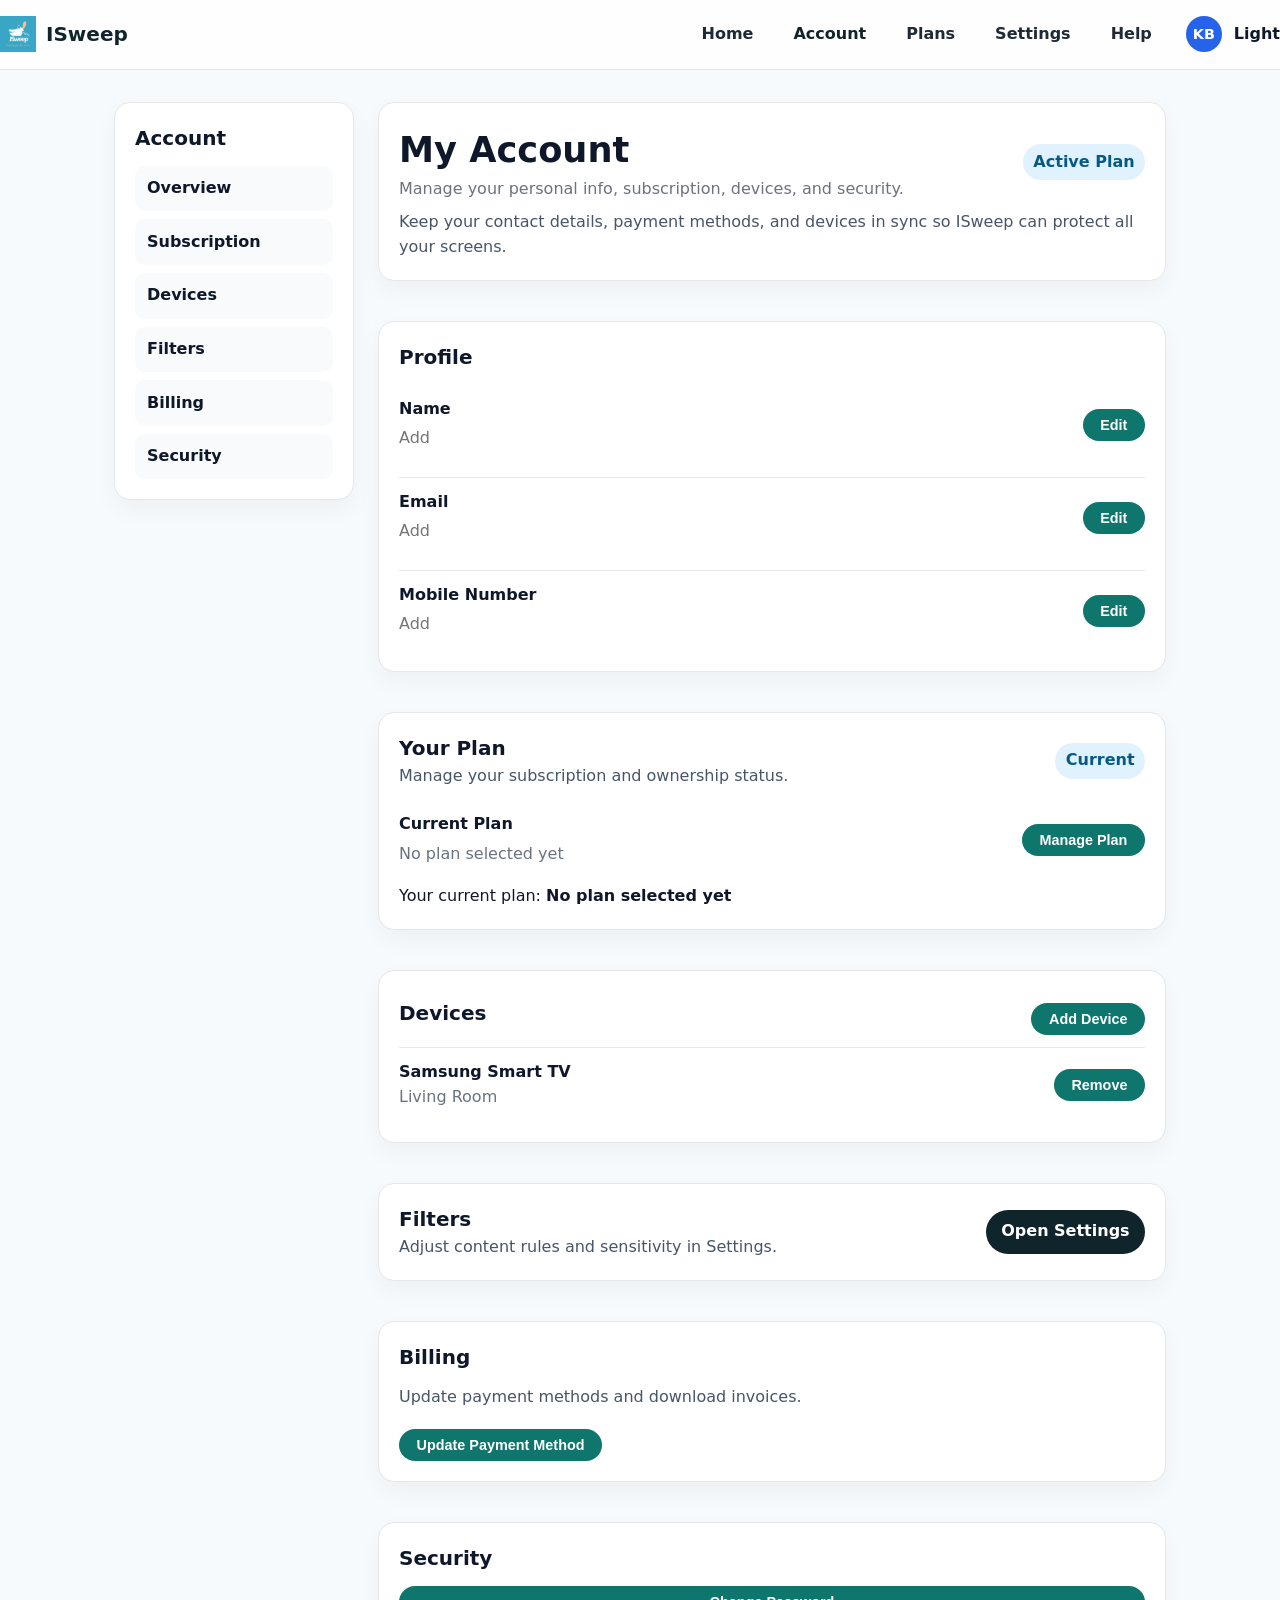
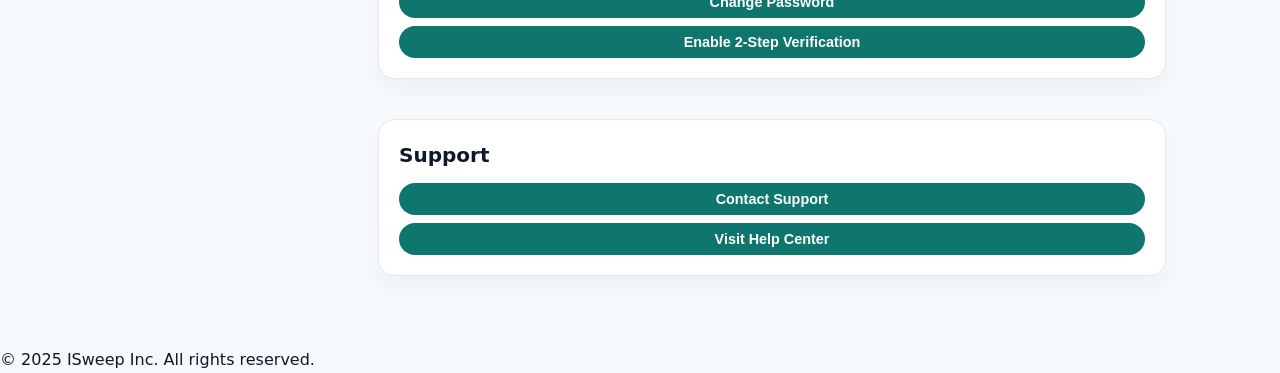
==== docs/Account.html @ fb0e2436 "update" ====
<!DOCTYPE html>
<html lang="en">
<head>
  <meta charset="UTF-8" />
  <meta name="viewport" content="width=device-width, initial-scale=1.0" />
  <title>Account | ISweep</title>

  <!-- Styles -->
  <link rel="stylesheet" href="styles/site-plan.css" />

  <!-- Global JS for theme + plan selection -->
  <script src="main.js" defer></script>
</head>

<body>
  <header class="site-header">
    <div class="header-inner">
      <div class="logo-box">
        <img src="images/ISweep.png" alt="ISweep logo" />
        <strong class="brand">ISweep</strong>
      </div>

      <nav class="main-nav">
        <a href="index.html">Home</a>
        <a href="Account.html" class="active">Account</a>
        <a href="Plans.html">Plans</a>
        <a href="Settings.html">Settings</a>
        <a href="Help.html">Help</a>
      </nav>

      <!-- Profile dropdown replaces the old theme toggle so users get account and display controls in one place. -->
      <div class="profile-menu" style="position: relative;"> <!-- This wrapper anchors the dropdown to the avatar without changing the header grid. -->
        <details class="user-menu" style="position: relative;"> <!-- This details element provides a native toggle so no extra JS is needed for open/close. -->
          <summary class="user-trigger" style="display: flex; align-items: center; gap: 0.75rem; cursor: pointer; list-style: none;"> <!-- This summary shows the avatar chip and current mode label to make the control feel SaaS-like. -->
            <span class="avatar-chip" style="width: 36px; height: 36px; border-radius: 999px; background: #2563eb; color: #fff; display: inline-flex; align-items: center; justify-content: center; font-weight: 700; font-size: 0.9rem;">KB</span> <!-- This avatar chip adds a professional profile affordance without altering the palette. -->
            <span id="themeModeLabel" style="font-weight: 600;">Light</span> <!-- This label mirrors the active display mode so users know which theme is applied. -->
          </summary>
          <div class="user-menu-panel" style="position: absolute; right: 0; top: calc(100% + 10px); background: #ffffff; border: 1px solid #e5e7eb; border-radius: 12px; box-shadow: 0 12px 30px rgba(0,0,0,0.14); padding: 12px; min-width: 210px; z-index: 30;"> <!-- This panel holds profile links and theme options while staying aligned to the right edge. -->
            <a href="Account.html" style="display: block; padding: 8px 10px; border-radius: 8px; text-decoration: none; color: inherit;">Account</a> <!-- This link keeps quick access to the account dashboard inside the menu. -->
            <a href="Settings.html" style="display: block; padding: 8px 10px; border-radius: 8px; text-decoration: none; color: inherit;">Preferences</a> <!-- This link routes to settings without needing a dedicated header button. -->
            <div style="padding: 8px 10px; border-radius: 8px; background: #f8fafc; margin: 6px 0;"> <!-- This block groups display choices to mirror SaaS dropdown organization. -->
              <p style="margin: 0 0 6px 0; font-weight: 700;">Display</p> <!-- This label clarifies the three buttons set the display mode. -->
              <button type="button" data-theme-option="light" style="display: block; width: 100%; text-align: left; padding: 6px 8px; border: 1px solid #e5e7eb; border-radius: 8px; margin-bottom: 6px; background: #ffffff;">Light</button> <!-- This option applies light mode through the shared JS theme handler. -->
              <button type="button" data-theme-option="dark" style="display: block; width: 100%; text-align: left; padding: 6px 8px; border: 1px solid #e5e7eb; border-radius: 8px; margin-bottom: 6px; background: #ffffff;">Dark</button> <!-- This option triggers dark mode without changing the token palette. -->
              <button type="button" data-theme-option="system" style="display: block; width: 100%; text-align: left; padding: 6px 8px; border: 1px solid #e5e7eb; border-radius: 8px; background: #ffffff;">System</button> <!-- This option follows the OS preference so users can stay in sync with their device. -->
            </div>
            <a href="#" style="display: block; padding: 8px 10px; border-radius: 8px; text-decoration: none; color: inherit;">Log Out</a> <!-- This placeholder logout keeps the dropdown consistent with SaaS menus. -->
          </div>
        </details>
      </div>
    </div>
  </header>

  <main class="account-page container" style="display: grid; grid-template-columns: 240px 1fr; gap: 1.5rem; align-items: start;"> <!-- This grid creates a sidebar + content layout to give the page a SaaS dashboard feel without changing the color system. -->
    <aside class="card" style="padding: 1.25rem; position: sticky; top: 1rem; align-self: start;"> <!-- This sidebar card holds the dashboard navigation and stays visible as users scroll. -->
      <h2 style="margin-top: 0; margin-bottom: 0.75rem;">Account</h2> <!-- This heading labels the sidebar navigation clearly. -->
      <nav class="stacked-nav" style="display: grid; gap: 0.5rem;"> <!-- This nav lists account sections to mimic a control panel. -->
        <a href="#overview" style="padding: 0.65rem 0.75rem; border-radius: 10px; background: #f8fafc; text-decoration: none; color: inherit; font-weight: 600;">Overview</a> <!-- This link jumps to the overview card to orient the user. -->
        <a href="#subscription" style="padding: 0.65rem 0.75rem; border-radius: 10px; background: #f8fafc; text-decoration: none; color: inherit; font-weight: 600;">Subscription</a> <!-- This link jumps to the subscription card for quick plan access. -->
        <a href="#devices" style="padding: 0.65rem 0.75rem; border-radius: 10px; background: #f8fafc; text-decoration: none; color: inherit; font-weight: 600;">Devices</a> <!-- This link jumps to the devices card to manage hardware. -->
        <a href="#filters" style="padding: 0.65rem 0.75rem; border-radius: 10px; background: #f8fafc; text-decoration: none; color: inherit; font-weight: 600;">Filters</a> <!-- This link jumps to filter preferences to mirror a control center feel. -->
        <a href="#billing" style="padding: 0.65rem 0.75rem; border-radius: 10px; background: #f8fafc; text-decoration: none; color: inherit; font-weight: 600;">Billing</a> <!-- This link jumps to billing for quick payment updates. -->
        <a href="#security" style="padding: 0.65rem 0.75rem; border-radius: 10px; background: #f8fafc; text-decoration: none; color: inherit; font-weight: 600;">Security</a> <!-- This link jumps to security controls like password and 2FA. -->
      </nav>
    </aside>

    <section style="display: grid; gap: 1rem;"> <!-- This column stacks the main cards to keep the layout clean and scannable. -->
      <header id="overview" class="card" style="padding: 1.25rem; display: grid; gap: 0.5rem;"> <!-- This top card summarizes the account state for quick at-a-glance info. -->
        <div style="display: flex; align-items: center; justify-content: space-between; gap: 1rem;"> <!-- This row aligns the title and plan badge. -->
          <div>
            <h1 style="margin: 0;">My Account</h1> <!-- This heading labels the page context. -->
            <p class="subtitle" style="margin: 0;">Manage your personal info, subscription, devices, and security.</p> <!-- This subtitle reinforces the dashboard scope. -->
          </div>
          <span style="padding: 0.35rem 0.65rem; border-radius: 999px; background: #e0f2fe; color: #075985; font-weight: 700;">Active Plan</span> <!-- This badge highlights the plan state to make status obvious. -->
        </div>
        <p style="margin: 0; color: #475569;">Keep your contact details, payment methods, and devices in sync so ISweep can protect all your screens.</p> <!-- This supporting line sets a professional tone without changing colors. -->
      </header>

      <section id="profile" class="card" style="padding: 1.25rem;"> <!-- This card groups profile fields in a tidy stack. -->
        <h2 style="margin-top: 0;">Profile</h2> <!-- This heading labels the profile details. -->
        <form class="profile-form" style="display: grid; gap: 0.75rem;"> <!-- This grid spaces the form rows for readability. -->
          <div class="item-row" style="display: grid; grid-template-columns: 1fr auto; gap: 0.75rem; align-items: center;"> <!-- This row aligns the name field and action button. -->
            <label style="display: block;"> <!-- This label wraps the name input for accessibility. -->
              <strong>Name</strong>
              <input
                class="profile-input"
                type="text"
                name="fullName"
                placeholder="Add"
                required
              />
            </label>
            <button type="submit">Edit</button> <!-- This button keeps inline editing affordance. -->
          </div>

          <div class="item-row" style="display: grid; grid-template-columns: 1fr auto; gap: 0.75rem; align-items: center;"> <!-- This row aligns the email field and action button. -->
            <label style="display: block;">
              <strong>Email</strong>
              <input
                class="profile-input"
                type="email"
                name="email"
                placeholder="Add"
                required
              />
            </label>
            <button type="submit">Edit</button> <!-- This button retains the edit flow for email. -->
          </div>

          <div class="item-row" style="display: grid; grid-template-columns: 1fr auto; gap: 0.75rem; align-items: center;"> <!-- This row aligns the phone field and action button. -->
            <label style="display: block;">
              <strong>Mobile Number</strong>
              <input
                class="profile-input"
                type="tel"
                name="phone"
                placeholder="Add"
                required
                pattern="[0-9]{10}"
              />
            </label>
            <button type="submit">Edit</button> <!-- This button supports inline phone updates. -->
          </div>
        </form>
      </section>

      <section id="subscription" class="card" style="padding: 1.25rem;"> <!-- This card summarizes the plan and actions. -->
        <div style="display: flex; align-items: center; justify-content: space-between; gap: 1rem;"> <!-- This row aligns plan label with actions. -->
          <div>
            <h2 style="margin: 0;">Your Plan</h2> <!-- This heading labels the plan section. -->
            <p style="margin: 0; color: #475569;">Manage your subscription and ownership status.</p> <!-- This subtitle clarifies the card purpose. -->
          </div>
          <span style="padding: 0.35rem 0.65rem; border-radius: 999px; background: #e0f2fe; color: #075985; font-weight: 700;">Current</span> <!-- This badge reinforces that the plan shown is active. -->
        </div>
        <form class="profile-form" style="margin-top: 0.75rem; display: grid; gap: 0.75rem;">
          <div class="item-row" style="display: grid; grid-template-columns: 1fr auto; gap: 0.75rem; align-items: center;"> <!-- This row keeps the plan field and action aligned. -->
            <label style="display: block;">
              <strong>Current Plan</strong>
              <input 
                class="profile-input"
                type="text"
                name="plan"
                placeholder="No plan selected yet"
                readonly
              />
            </label>
            <button type="submit">Manage Plan</button> <!-- This button links to plan management flow. -->
          </div>
        </form>
        <p style="margin: 0.25rem 0 0 0;">Your current plan: <strong id="current-plan-display"></strong></p> <!-- This line reflects the synced plan label from storage. -->
      </section>

      <section id="devices" class="card" style="padding: 1.25rem;"> <!-- This card holds device management actions. -->
        <div style="display: flex; align-items: center; justify-content: space-between; gap: 1rem;"> <!-- This row balances the heading and CTA. -->
          <h2 style="margin: 0;">Devices</h2> <!-- This heading labels the device list. -->
          <button class="secondary-btn">Add Device</button> <!-- This button stays as the primary device CTA. -->
        </div>
        <div class="item-row" style="display: grid; grid-template-columns: 1fr auto; gap: 0.75rem; align-items: center; margin-top: 0.75rem;"> <!-- This row formats the sample device entry. -->
          <div>
            <strong>Samsung Smart TV</strong>
            <p style="margin: 0;">Living Room</p>
          </div>
          <button>Remove</button> <!-- This button keeps device removal affordance. -->
        </div>
      </section>

      <section id="filters" class="card" style="padding: 1.25rem;"> <!-- This card references filter settings from the dashboard context. -->
        <div style="display: flex; align-items: center; justify-content: space-between; gap: 1rem;"> <!-- This row aligns heading and action. -->
          <div>
            <h2 style="margin: 0;">Filters</h2> <!-- This heading points to filtering controls. -->
            <p style="margin: 0; color: #475569;">Adjust content rules and sensitivity in Settings.</p> <!-- This note guides users to the detailed control center. -->
          </div>
          <a href="Settings.html" class="btn btn-primary" style="padding: 0.55rem 0.9rem;">Open Settings</a> <!-- This button jumps to the dedicated filtering page to keep flows intact. -->
        </div>
      </section>

      <section id="billing" class="card" style="padding: 1.25rem;"> <!-- This card groups billing actions. -->
        <h2 style="margin-top: 0;">Billing</h2> <!-- This heading labels the billing card. -->
        <p style="margin: 0 0 0.5rem 0; color: #475569;">Update payment methods and download invoices.</p> <!-- This note clarifies what belongs here. -->
        <button class="secondary-btn">Update Payment Method</button> <!-- This button mirrors the existing payment update CTA. -->
      </section>

      <section id="security" class="card" style="padding: 1.25rem;"> <!-- This card collects security-related actions. -->
        <h2 style="margin-top: 0;">Security</h2> <!-- This heading labels the security area. -->
        <div style="display: grid; gap: 0.5rem;"> <!-- This grid stacks the security actions neatly. -->
          <button>Change Password</button> <!-- This button keeps password change available. -->
          <button>Enable 2-Step Verification</button> <!-- This button keeps 2FA accessible. -->
        </div>
      </section>

      <section id="support" class="card" style="padding: 1.25rem;"> <!-- This card retains support shortcuts. -->
        <h2 style="margin-top: 0;">Support</h2> <!-- This heading labels support options. -->
        <div style="display: grid; gap: 0.5rem;"> <!-- This grid spaces the support actions for clarity. -->
          <button>Contact Support</button> <!-- This button keeps contact support visible. -->
          <button>Visit Help Center</button> <!-- This button keeps help resources accessible. -->
        </div>
      </section>
    </section>
  </main>

  <footer>
    <p>&copy; 2025 ISweep Inc. All rights reserved.</p>
  </footer>
</body>
</html>
---- docs/styles/site-plan.css ----
/* ================================
   ISweep — Polished marketing UI
   ================================ */

/* ---- Home page/ Nav ---- */
:root{
  --bg: #f7fafc;
  --text: #0f172a;
  --muted:#475569;

  --brand-1:#a2cbd7;     /* light turquoise */
  --brand-2:#10252b;     /* deep teal (headings) */
  --brand-3:#7fdcf0;     /* accent aqua */
  --brand-orange:#dc9645;/* accent */
  --card:#ffffff;
  --border:#e5e7eb;
  --shadow: 0 10px 30px rgba(2,6,23,.08);

  --radius:16px;
}

.dark {
  --bg: #0f172a;
  --text: #f1f5f9;
  --muted: #94a3b8;
  --card: #1e293b;
  --border: #334155;
}

*{box-sizing:border-box}
html,body{height:100%}
body{
  margin:0;
  font-family: Inter, system-ui, -apple-system, Segoe UI, Roboto, Arial, sans-serif;
  color:var(--text);
  background:var(--bg);
  line-height:1.55;
}

/* ---- Helpers ---- */
.container{
  width:min(1200px, 92%);
  margin-inline:auto;
}
.section{padding:64px 0}
.section.alt{background:#f1f5f9}

.dark .section.alt {
  background: var(--card);
}
.section-title{
  font-size: clamp(24px, 3vw, 36px);
  color:var(--brand-2);
  margin:0 0 24px;
  letter-spacing:-.02em;
}

/* ---- Header ---- */
.site-header{
  position:sticky; top:0; z-index:100;
  background:rgba(255,255,255,.8);
  backdrop-filter: blur(8px);
  border-bottom:1px solid var(--border);
}

.dark .site-header {
  background: rgba(15, 23, 42, 0.8);
}
.header-inner{
  display:flex; align-items:center; gap:24px;
  padding:14px 0;
}
.logo-box{display:flex; align-items:center; gap:10px; text-decoration:none}
.logo-box img{height:36px; width:auto}
.logo-box .brand{font-size:20px; color:var(--brand-2)}
.main-nav{margin-left:auto; display:flex; gap:20px}
.main-nav a{
  text-decoration:none; color:#1f2937; font-weight:600;
  padding:8px 10px; border-radius:10px;
}
.main-nav a:hover{background:#eef2f7}
.main-nav a.active{color:var(--brand-2)}

.dark .main-nav a {
  color: var(--text);
}

.dark .main-nav a:hover {
  background: var(--card);
}
.theme-toggle{
  margin-left:6px; border:1px solid var(--border); background:#fff;
  padding:8px 12px; border-radius:10px; cursor:pointer;
}

.dark .theme-toggle {
  background: var(--card);
  color: var(--text);
}

/* ---- Hero ---- */
.hero{
  /* subtle gradient similar to inspiration */
  background: radial-gradient(80% 120% at 0% 0%, #dff5fb 0%, #ffffff 45%) ;
  padding: 56px 0 24px;
  border-bottom:1px solid var(--border);
}

.dark .hero {
  background: radial-gradient(80% 120% at 0% 0%, #1e293b 0%, #0f172a 45%);
  border-bottom:1px solid var(--border);
}
.hero-inner{
  display:grid;
  grid-template-columns: 1.2fr 1fr;
  gap:40px; align-items:center;
}
.hero-copy h1{
  font-size: clamp(34px, 6vw, 64px);
  line-height:1.05; letter-spacing:-.02em; margin:0 0 12px;
  color:var(--brand-2);
}
.lead{font-size: clamp(16px, 2.2vw, 20px); color:var(--muted); margin:0 0 20px}
.cta-row{display:flex; gap:12px; margin:10px 0 24px}
.btn{
  display:inline-block; padding:12px 18px; border-radius:999px;
  text-decoration:none; font-weight:700; border:1px solid transparent;
}
.btn-primary{background:var(--brand-2); color:#fff}
.btn-primary:hover{filter:brightness(1.05)}
.btn-ghost{background:#fff; color:var(--brand-2); border-color:var(--border)}
.btn-ghost:hover{background:#f3f4f6}

/* Hero visual */
.hero-visual img{
  width:100%; height:auto; border-radius:var(--radius);
  box-shadow: var(--shadow);
  background:#fff; object-fit:cover;
}

/* ---- Icon Strip (uniform size, one line, no borders) ---- */
.icon-strip{
  display:flex; flex-wrap:wrap; gap:16px; align-items:center;
  padding:10px 0 0;
}
.icon-strip img{
  width:64px; height:64px; object-fit:contain; display:block;
  filter: drop-shadow(0 1px 0 rgba(0,0,0,.04));
}

/* ---- Steps (cards) ---- */
.steps-grid{
  list-style:none; padding:0; margin:24px 0 0;
  display:grid; gap:18px;
  grid-template-columns: repeat(4, minmax(0,1fr));
}
.step-card{
  background:var(--card); border:1px solid var(--border);
  border-radius:16px; padding:18px 16px; box-shadow: var(--shadow);
}
.step-card h4{margin:0 0 6px; color:var(--brand-2); font-size:18px}
.step-card p{margin:0; color:var(--muted)}

/* ---- Footer ---- */
.site-footer{
  padding:36px 0; border-top:1px solid var(--border);
  background:#fff; color:#334155;
}

/* ---- Dark mode ---- */
body.dark{
  --bg:#0b1220; --text:#e5e7eb; --muted:#94a3b8;
  --card:#0f172a; --border:#1f2937;
  --brand-2:#c7f4ff;
  background:var(--bg); color:var(--text);
}
body.dark .site-header{background:rgba(15,23,42,.7)}
body.dark .main-nav a{color:#cbd5e1}
body.dark .main-nav a:hover{background:#111827}
body.dark .btn-ghost{background:transparent; color:#c7f4ff; border-color:#334155}
body.dark .section.alt{background:#0a1020}
body.dark .step-card{background:#0f172a; border-color:#1f2937}

/* ---- Responsive ---- */
@media (max-width: 980px){
  .hero-inner{grid-template-columns: 1fr; gap:22px}
  .hero-visual{order:-1}
  .steps-grid{grid-template-columns: 1fr 1fr}
}
@media (max-width: 600px){
  .steps-grid{grid-template-columns: 1fr}
  .icon-strip img{width:56px; height:56px}
}
/* underline effect */
.main-nav a {
  position: relative; /* allows absolute positioning of the line */
  text-decoration: none;
  color: #1f2937;
  font-weight: 600;
  padding: 8px 10px;
  border-radius: 10px;
  transition: color 0.3s ease;
}

/* invisible line by default */
.main-nav a::after {
  content: "";
  position: absolute;
  bottom: 4px; /* how far from text bottom */
  left: 10px;  /* matches your side padding */
  width: calc(100% - 20px);
  height: 2px; /* line thickness */
  background-color: var(--brand-2);
  transform: scaleX(0);
  transform-origin: left;
  transition: transform 0.25s ease;
}

/* reveal on hover */
.main-nav a:hover::after,
.main-nav a:focus-visible::after {
  transform: scaleX(1);
}

/* keep background hover if you want both */
.main-nav a:hover {
  background: #eef2f7;
}
/*<----Account page>*\
/*********************************************
 * ACCOUNT PAGE LAYOUT + STYLING
 * These styles only affect the Account page
 *********************************************/
 

/* Main wrapper for the Account page content */
.account-page {
  max-width: 1100px;        /* keeps content from stretching too wide */
  margin: 2rem auto 3rem;   /* centers the content and adds space on top/bottom */
  padding: 0 1.5rem;        /* small left/right padding so text doesn’t hug the edge */
}

/* Big page title: "My Account" */
.account-page h1 {
  font-size: 2.2rem;        /* larger font for the main title */
  margin-bottom: 0.25rem;   /* tiny gap under the title */
}

/* Small description under the title */
.account-page .subtitle {
  color: #6b7280;           /* soft gray text color */
  margin-bottom: 1.5rem;    /* space between subtitle and first card */
}

/* Reusable card container for each section (Profile, Address, etc.) */
.card {
  background-color: #ffffff;      /* white card background */
  border-radius: 16px;            /* rounded corners */
  border: 1px solid #e5e7eb;      /* light gray border */
  padding: 1.25rem 1.5rem;        /* inner spacing so content isn’t cramped */
  margin-bottom: 1.5rem;          /* space between cards */
  box-shadow: 0 10px 25px rgba(15, 23, 42, 0.04);
  /* soft shadow to lift the card off the background */
}

/* Card headings, e.g., "Profile", "Address" */
.card h2 {
  font-size: 1.25rem;       /* slightly larger than normal text */
  margin-bottom: 0.75rem;   /* space between heading and first row */
}

/* A single row inside a card: label/info on the left, button on the right */
.item-row {
  display: flex;                    /* place text and button side by side */
  justify-content: space-between;   /* push them to opposite ends */
  align-items: flex-start;          /* top-align the text and button */
  gap: 1rem;                        /* small gap between text and button */
  padding: 0.75rem 0;               /* vertical padding inside the row */
  border-top: 1px solid #e5e7eb;    /* separators between rows */
}

/* Remove the top border for the first row in a card */
.item-row:first-of-type {
  border-top: none;
}

/* Bold labels like "Name", "Email", etc. */
.item-row strong {
  display: block;
  font-weight: 600;
}

/* The detail text under each label (actual email, phone number, etc.) */
.item-row p {
  margin-top: 0.2rem;       /* tiny space between label and value */
  color: #6b7280;           /* softer gray for less emphasis */
}

/* PRIMARY BUTTONS INSIDE ACCOUNT CARDS (Edit, Update, Manage Plan, etc.) */
.account-page .card button {
  border: none;                   /* remove default button border */
  border-radius: 999px;           /* pill-shaped button */
  padding: 0.5rem 1.1rem;         /* height and width of the button */
  font-size: 0.9rem;              /* slightly smaller than normal text */
  font-weight: 600;               /* bold text for buttons */
  cursor: pointer;                /* pointer cursor on hover */
  background-color: #0f766e;      /* teal green background */
  color: #ffffff;                 /* white text */
  transition: background-color 0.15s ease, transform 0.15s ease;
  /* smooth hover animation */
}

/* Hover effect for the primary buttons */
.account-page .card button:hover {
  background-color: #115e59;      /* slightly darker teal on hover */
  transform: translateY(-1px);    /* tiny “lift” on hover */
}

/* SECONDARY BUTTON STYLE (like "Add Device") */
.secondary-btn {
  margin-top: 0.75rem;            /* space above this button */
  background-color: #e5f0ff;      /* pale blue background */
  color: #1d4ed8;                 /* blue text */
}

/* Hover style for secondary button */
.secondary-btn:hover {
  background-color: #d0e2ff;
}

/* ---------- DARK MODE TWEAKS FOR ACCOUNT PAGE ---------- */

/* Dark mode for cards */
.dark .card {
  background-color: #020617;      /* very dark background for cards */
  border-color: #1f2937;          /* darker border */
  box-shadow: 0 10px 25px rgba(0, 0, 0, 0.5);
}

/* Dark mode text colors inside cards */
.dark .card h2,
.dark .card strong {
  color: #e5e7eb;                 /* light gray/white text */
}

.dark .card p,
.dark .subtitle {
  color: #9ca3af;                 /* softer gray text in dark mode */
}

/* Dark mode button colors (keep them readable on dark bg) */
.dark .account-page .card button {
  background-color: #22c55e;      /* bright green button in dark mode */
  color: #022c22;
}

.dark .account-page .card button:hover {
  background-color: #16a34a;
}

/* ---------- MOBILE RESPONSIVE ADJUSTMENTS ---------- */

/* On narrow screens, stack the row vertically so the button goes under the text */
@media (max-width: 600px) {
  .item-row {
    flex-direction: column;       /* stack text and button */
    align-items: flex-start;      /* align everything to the left */
  }

  .account-page .card button {
    margin-top: 0.5rem;           /* space between text and the button */
  }
}
/* PROFILE FORM INPUTS – look like normal text, but still real inputs */
.profile-form input.profile-input {
  border: none;              /* no visible box around input */
  background: transparent;   /* see the card background */
  padding: 0.1rem 0;         
  margin-top: 0.2rem;        /* small space under the label */
  font: inherit;             /* same font as rest of text */
  color: #6b7280;            /* same gray used for "Add" text */
  width: 100%;               /* fill the line nicely */
}

/* Focus style so keyboard users still see where they are */
.profile-form input.profile-input:focus {
  outline: 2px solid #0f766e;    /* teal focus ring */
  border-radius: 4px;
  background-color: #f9fafb;     /* very light background when editing */
}

.dark .profile-form input.profile-input:focus {
  background-color: #1f2937;     /* dark background when editing */
}
/*plans*/
/* styles/plans.css — optional polish, pure CSS only */
:root{
  --ring: 0 0 0 4px rgba(37,99,235,.25);
}
.dark :root{
  --ring: 0 0 0 4px rgba(96,165,250,.25);
}

/* optional card hover lift */
#pricing .shadow{
  transition: transform .2s ease, box-shadow .2s ease;
}
#pricing .shadow:hover{
  transform: translateY(-4px);
  box-shadow: 0 16px 40px rgba(2,6,23,.12);
}

/* focus ring helper for links/buttons if you ever need it */
#pricing a:focus-visible{
  outline: none;
  box-shadow: var(--ring);
  border-radius: .5rem;
}
/* "Most Popular" badge styling */
#pricing .rounded-full {
  letter-spacing: 0.03em;
}
#pricing .shadow {
  position: relative;
}
/* Help page*\
/*********************************************
 * HELP PAGE STYLING
 *********************************************/

/* Two-column layout inside the Contact Us card */
.help-contact-grid {
  display: grid;
  grid-template-columns: minmax(0, 1.5fr) minmax(0, 1fr);
  gap: 2rem;
}

/* Simple list style for help and troubleshooting */
.help-list {
  list-style: disc;
  padding-left: 1.25rem;
  margin-top: 0.5rem;
}

.help-list li {
  margin-bottom: 0.4rem;
}

/* FAQ details styling */
.faq-item {
  border-top: 1px solid #e5e7eb;
  padding: 0.6rem 0;
}

.faq-item:first-of-type {
  border-top: none;
}

.faq-item summary {
  cursor: pointer;
  font-weight: 600;
}

.faq-item p {
  margin-top: 0.35rem;
  color: #6b7280;
}

/* Contact form field column inside item-row */
.help-form-fields {
  display: flex;
  flex-direction: column;
  gap: 0.75rem;
}

/* Make select + textarea match your existing input look */
.help-form-fields select,
.help-form-fields textarea {
  width: 100%;
  padding: 0.4rem 0.6rem;
  border-radius: 6px;
  border: 1px solid #d1d5db;
  font: inherit;
}

/*********************************************
 * FLOATING CHAT WIDGET
 *********************************************/

.chat-toggle {
  position: fixed;
  right: 1.5rem;
  bottom: 1.5rem;
  z-index: 40;
  border: none;
  border-radius: 999px;
  padding: 0.6rem 1.1rem;
  font-weight: 600;
  cursor: pointer;
  background-color: #0f766e;
  color: white;
  box-shadow: 0 10px 20px rgba(15, 23, 42, 0.35);
}

.chat-widget {
  position: fixed;
  right: 1.5rem;
  bottom: 4.5rem;
  width: 300px;
  max-height: 420px;
  background-color: #ffffff;
  border-radius: 16px;
  box-shadow: 0 18px 45px rgba(15, 23, 42, 0.35);
  display: none; /* hidden by default */
  flex-direction: column;
  overflow: hidden;
  z-index: 50;
}

.chat-widget.open {
  display: flex;
}

.chat-header {
  display: flex;
  justify-content: space-between;
  align-items: center;
  padding: 0.6rem 0.9rem;
  background-color: #0f766e;
  color: #ffffff;
  font-weight: 600;
}

.chat-close {
  border: none;
  background: transparent;
  color: #ffffff;
  font-size: 1.1rem;
  cursor: pointer;
}

.chat-body {
  padding: 0.6rem 0.9rem;
  flex: 1;
  display: flex;
  flex-direction: column;
  gap: 0.4rem;
}

.chat-log {
  flex: 1;
  overflow-y: auto;
  padding-right: 0.2rem;
  margin-top: 0.3rem;
}

/* Chat messages */
.chat-message {
  padding: 0.35rem 0.55rem;
  border-radius: 10px;
  font-size: 0.85rem;
  line-height: 1.3;
}

.chat-message.bot {
  background-color: #e5f3ff;
  align-self: flex-start;
}

.chat-message.user {
  background-color: #0f766e;
  color: white;
  align-self: flex-end;
}

.chat-input-row {
  display: flex;
  border-top: 1px solid #e5e7eb;
}

.chat-input-row input {
  flex: 1;
  border: none;
  padding: 0.4rem 0.6rem;
  font: inherit;
}

.chat-input-row button {
  border: none;
  padding: 0.4rem 0.8rem;
  cursor: pointer;
  background-color: #0f766e;
  color: #ffffff;
  font-weight: 600;
}

/* Dark mode tweaks */
body.dark-mode .chat-widget {
  background-color: #020617;
  color: #e5e7eb;
}

body.dark-mode .chat-body {
  background-color: #020617;
}

body.dark-mode .chat-message.bot {
  background-color: #1e293b;
}

body.dark-mode .chat-input-row {
  border-top-color: #1f2937;
}

body.dark-mode .chat-input-row input {
  background-color: #020617;
  color: #e5e7eb;
}

/* Mobile: make grid stack and chat slightly smaller */
@media (max-width: 600px) {
  .help-contact-grid {
    grid-template-columns: minmax(0, 1fr);
  }

  .chat-widget {
    right: 0.8rem;
    bottom: 4rem;
    width: 260px;
  }

  .chat-toggle {
    right: 0.8rem;
    bottom: 1rem;
  }
}
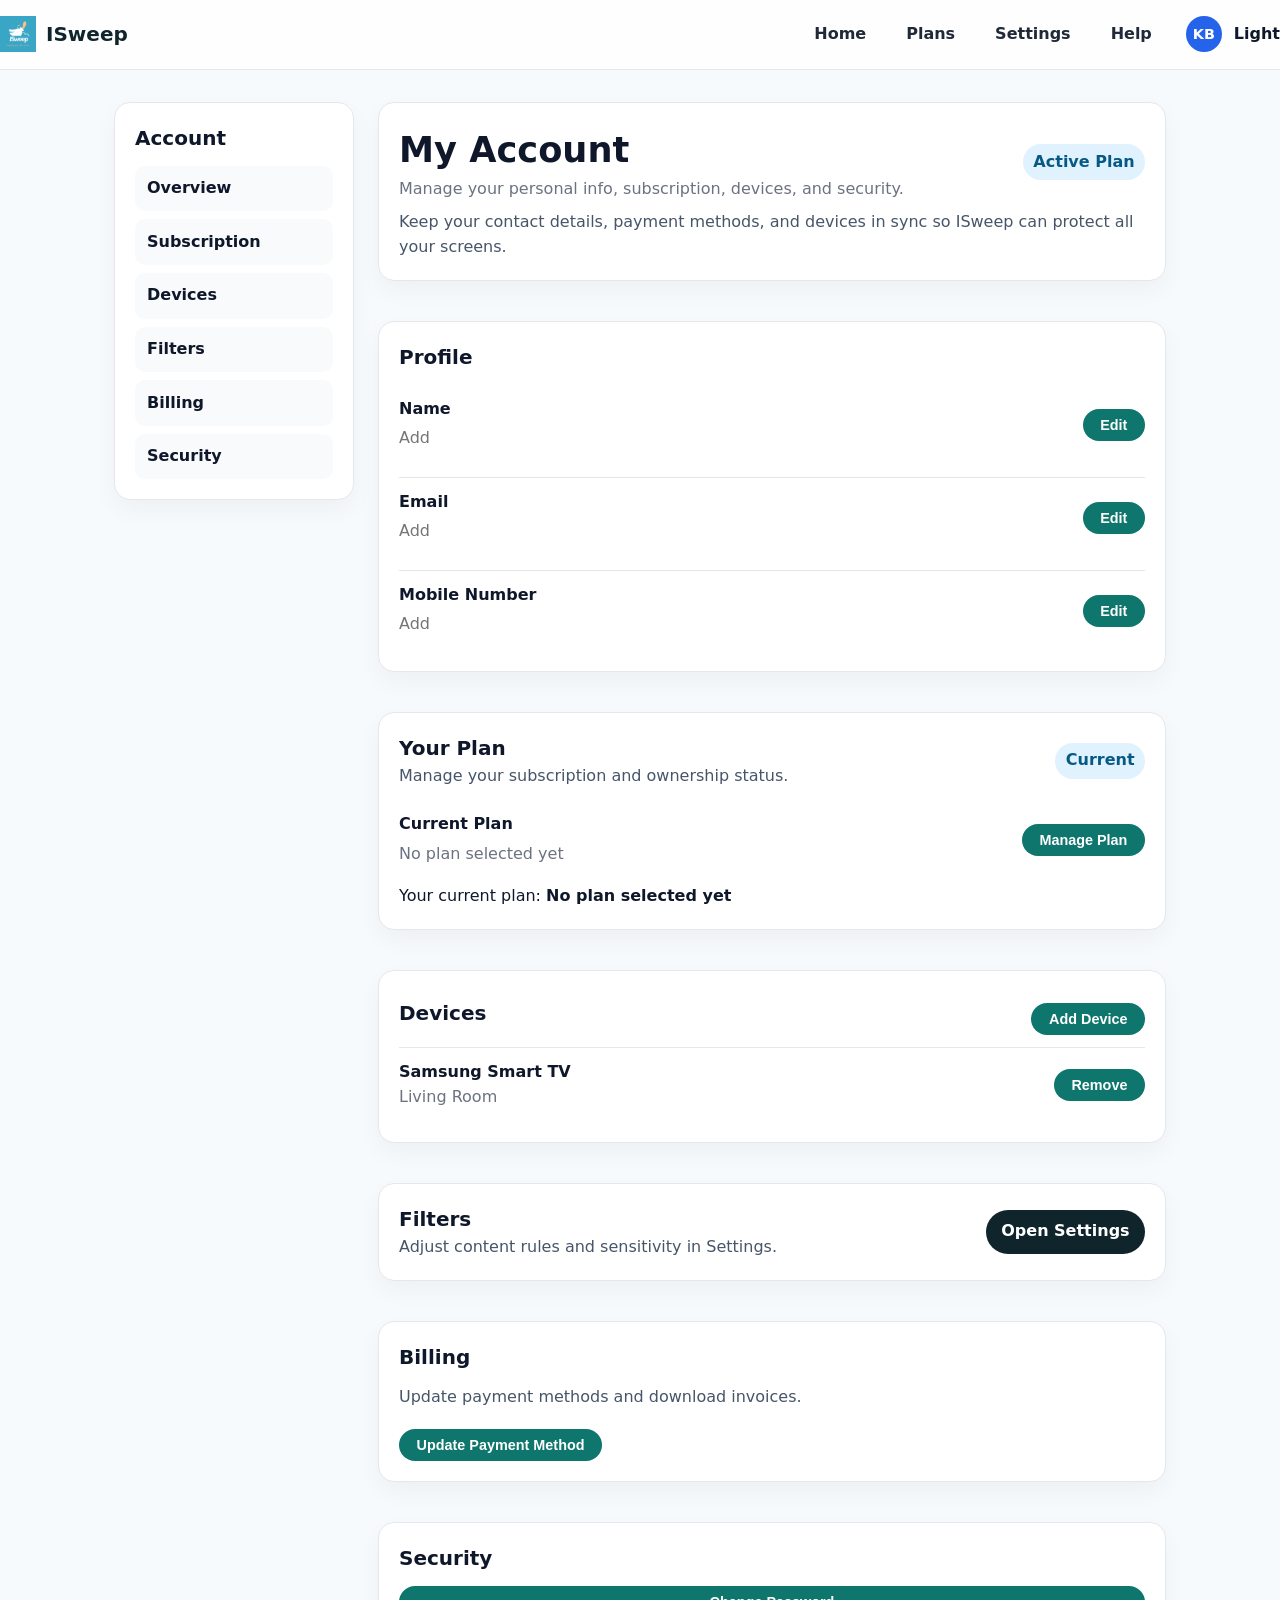
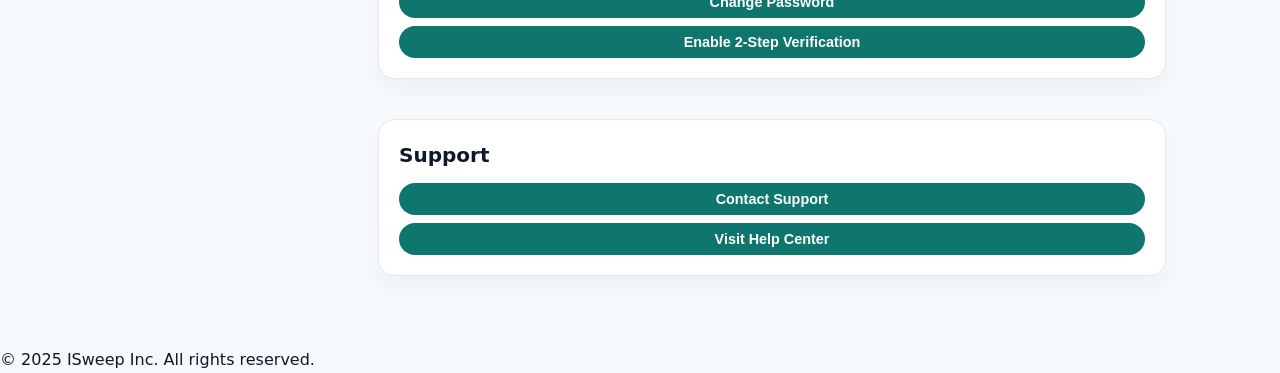
==== commit 3b495b54: "update" ====
--- a/docs/Account.html
+++ b/docs/Account.html
@@ -22,29 +22,38 @@
 
       <nav class="main-nav">
         <a href="index.html">Home</a>
-        <a href="Account.html" class="active">Account</a>
         <a href="Plans.html">Plans</a>
         <a href="Settings.html">Settings</a>
         <a href="Help.html">Help</a>
       </nav>
 
-      <!-- Profile dropdown replaces the old theme toggle so users get account and display controls in one place. -->
-      <div class="profile-menu" style="position: relative;"> <!-- This wrapper anchors the dropdown to the avatar without changing the header grid. -->
-        <details class="user-menu" style="position: relative;"> <!-- This details element provides a native toggle so no extra JS is needed for open/close. -->
-          <summary class="user-trigger" style="display: flex; align-items: center; gap: 0.75rem; cursor: pointer; list-style: none;"> <!-- This summary shows the avatar chip and current mode label to make the control feel SaaS-like. -->
-            <span class="avatar-chip" style="width: 36px; height: 36px; border-radius: 999px; background: #2563eb; color: #fff; display: inline-flex; align-items: center; justify-content: center; font-weight: 700; font-size: 0.9rem;">KB</span> <!-- This avatar chip adds a professional profile affordance without altering the palette. -->
-            <span id="themeModeLabel" style="font-weight: 600;">Light</span> <!-- This label mirrors the active display mode so users know which theme is applied. -->
+      <!-- Profile dropdown now holds auth actions and display options since the Account nav link is removed. -->
+      <div class="profile-menu" style="position: relative;"> <!-- This wrapper anchors the dropdown panel to the avatar spot without altering the header grid. -->
+        <details class="user-menu" style="position: relative;"> <!-- This details element provides native open/close behavior so no extra JS is needed for toggling. -->
+          <summary class="user-trigger" style="display: flex; align-items: center; gap: 0.75rem; cursor: pointer; list-style: none;"> <!-- This summary shows the avatar chip and current display mode for a SaaS-like affordance. -->
+            <span class="avatar-chip" data-avatar-chip style="width: 36px; height: 36px; border-radius: 999px; background: #2563eb; color: #fff; display: inline-flex; align-items: center; justify-content: center; font-weight: 700; font-size: 0.9rem;">KB</span> <!-- This avatar chip provides a professional profile handle while keeping the existing palette. -->
+            <span id="themeModeLabel" style="font-weight: 600;">Light</span> <!-- This label mirrors the active display mode so users see the current state. -->
           </summary>
-          <div class="user-menu-panel" style="position: absolute; right: 0; top: calc(100% + 10px); background: #ffffff; border: 1px solid #e5e7eb; border-radius: 12px; box-shadow: 0 12px 30px rgba(0,0,0,0.14); padding: 12px; min-width: 210px; z-index: 30;"> <!-- This panel holds profile links and theme options while staying aligned to the right edge. -->
-            <a href="Account.html" style="display: block; padding: 8px 10px; border-radius: 8px; text-decoration: none; color: inherit;">Account</a> <!-- This link keeps quick access to the account dashboard inside the menu. -->
-            <a href="Settings.html" style="display: block; padding: 8px 10px; border-radius: 8px; text-decoration: none; color: inherit;">Preferences</a> <!-- This link routes to settings without needing a dedicated header button. -->
-            <div style="padding: 8px 10px; border-radius: 8px; background: #f8fafc; margin: 6px 0;"> <!-- This block groups display choices to mirror SaaS dropdown organization. -->
-              <p style="margin: 0 0 6px 0; font-weight: 700;">Display</p> <!-- This label clarifies the three buttons set the display mode. -->
-              <button type="button" data-theme-option="light" style="display: block; width: 100%; text-align: left; padding: 6px 8px; border: 1px solid #e5e7eb; border-radius: 8px; margin-bottom: 6px; background: #ffffff;">Light</button> <!-- This option applies light mode through the shared JS theme handler. -->
-              <button type="button" data-theme-option="dark" style="display: block; width: 100%; text-align: left; padding: 6px 8px; border: 1px solid #e5e7eb; border-radius: 8px; margin-bottom: 6px; background: #ffffff;">Dark</button> <!-- This option triggers dark mode without changing the token palette. -->
-              <button type="button" data-theme-option="system" style="display: block; width: 100%; text-align: left; padding: 6px 8px; border: 1px solid #e5e7eb; border-radius: 8px; background: #ffffff;">System</button> <!-- This option follows the OS preference so users can stay in sync with their device. -->
+          <div class="user-menu-panel" style="position: absolute; right: 0; top: calc(100% + 10px); background: #ffffff; border: 1px solid #e5e7eb; border-radius: 12px; box-shadow: 0 12px 30px rgba(0,0,0,0.14); padding: 12px; min-width: 230px; z-index: 30;"> <!-- This panel holds auth links and theme options in one place. -->
+            <div data-auth-signed-out style="display: grid; gap: 6px;"> <!-- This block shows when signed out so users can authenticate. -->
+              <button type="button" data-open-auth="signin" style="display: block; width: 100%; text-align: left; padding: 8px 10px; border-radius: 8px; border: 1px solid #e5e7eb; background: #ffffff;">Sign In</button> <!-- This button opens the modal in sign-in mode for existing users. -->
+              <button type="button" data-open-auth="create" style="display: block; width: 100%; text-align: left; padding: 8px 10px; border-radius: 8px; border: 1px solid #e5e7eb; background: #ffffff;">Create Account</button> <!-- This button opens the modal in create-account mode for new users. -->
             </div>
-            <a href="#" style="display: block; padding: 8px 10px; border-radius: 8px; text-decoration: none; color: inherit;">Log Out</a> <!-- This placeholder logout keeps the dropdown consistent with SaaS menus. -->
+            <div data-auth-signed-in style="display: none; margin-top: 6px; gap: 8px;"> <!-- This block shows when signed in to expose account actions. -->
+              <div style="padding: 6px 10px; border-radius: 8px; background: #f8fafc; display: grid; gap: 2px;"> <!-- This sub-block surfaces who is signed in. -->
+                <strong class="account-name">Welcome back</strong> <!-- This name is filled from auth state. -->
+                <span class="account-email" style="font-size: 0.9rem; color: #475569;">Signed in</span> <!-- This email is filled from auth state. -->
+              </div>
+              <button type="button" data-open-auth="account" style="display: block; width: 100%; text-align: left; padding: 8px 10px; border-radius: 8px; border: 1px solid #e5e7eb; background: #ffffff;">Account</button> <!-- This button opens the modal to view account details instead of a separate page. -->
+              <a href="Settings.html" style="display: block; padding: 8px 10px; border-radius: 8px; text-decoration: none; color: inherit;">Preferences</a> <!-- This link routes to Settings to manage preferences. -->
+              <div style="padding: 8px 10px; border-radius: 8px; background: #f8fafc; margin: 6px 0;"> <!-- This block groups display options similar to SaaS dropdowns. -->
+                <p style="margin: 0 0 6px 0; font-weight: 700;">Display</p> <!-- This label clarifies the theme controls. -->
+                <button type="button" data-theme-option="light" style="display: block; width: 100%; text-align: left; padding: 6px 8px; border: 1px solid #e5e7eb; border-radius: 8px; margin-bottom: 6px; background: #ffffff;">Light</button> <!-- This option applies light mode via the shared handler. -->
+                <button type="button" data-theme-option="dark" style="display: block; width: 100%; text-align: left; padding: 6px 8px; border: 1px solid #e5e7eb; border-radius: 8px; margin-bottom: 6px; background: #ffffff;">Dark</button> <!-- This option switches to dark mode while keeping tokens unchanged. -->
+                <button type="button" data-theme-option="system" style="display: block; width: 100%; text-align: left; padding: 6px 8px; border: 1px solid #e5e7eb; border-radius: 8px; background: #ffffff;">System</button> <!-- This option follows the OS preference for theme. -->
+              </div>
+              <button type="button" data-logout style="display: block; width: 100%; text-align: left; padding: 8px 10px; border-radius: 8px; border: 1px solid #e5e7eb; background: #ffffff;">Log Out</button> <!-- This button clears auth state and refreshes the UI when selected. -->
+            </div>
           </div>
         </details>
       </div>
@@ -198,6 +207,61 @@
     </section>
   </main>
 
+  <!-- Auth modal hosts sign-in/create-account flows so the Account link can live inside the dropdown. -->
+  <div id="authModal" class="auth-modal" style="display:none;"> <!-- This outer wrapper provides the modal overlay container. -->
+    <div class="auth-backdrop" data-close-auth style="position: fixed; inset: 0; background: rgba(0,0,0,0.45); display: flex; align-items: center; justify-content: center; z-index: 2000;"> <!-- This backdrop darkens the page and listens for outside clicks to close. -->
+      <div class="auth-dialog" role="dialog" aria-modal="true" style="background: #ffffff; border-radius: 12px; padding: 18px; width: min(480px, 90vw); box-shadow: 0 18px 40px rgba(0,0,0,0.22); position: relative;"> <!-- This dialog holds all auth panels in a compact card. -->
+        <button type="button" class="auth-close" data-close-auth style="position: absolute; top: 10px; right: 10px; border: none; background: transparent; font-size: 1.1rem; cursor: pointer;">×</button> <!-- This close button lets users exit the modal quickly. -->
+
+        <div data-auth-panel="signin" style="display: none;"> <!-- This panel shows the sign-in form. -->
+          <h2 style="margin-top: 0;">Sign In</h2> <!-- This heading labels the sign-in mode. -->
+          <form id="signInForm" style="display: grid; gap: 0.75rem;">
+            <label style="display: grid; gap: 0.25rem;">
+              <span>Email</span>
+              <input type="email" name="email" required style="padding: 0.65rem; border: 1px solid #e5e7eb; border-radius: 10px;" />
+            </label>
+            <label style="display: grid; gap: 0.25rem;">
+              <span>Password</span>
+              <input type="password" name="password" required style="padding: 0.65rem; border: 1px solid #e5e7eb; border-radius: 10px;" />
+            </label>
+            <button type="submit" style="padding: 0.75rem; border-radius: 10px; border: none; background: #2563eb; color: #fff; font-weight: 700;">Continue</button>
+            <button type="button" data-switch-auth="create" style="padding: 0.65rem; border-radius: 10px; border: 1px solid #e5e7eb; background: #fff;">Need an account? Create one</button>
+          </form>
+        </div>
+
+        <div data-auth-panel="create" style="display: none;"> <!-- This panel shows the create-account form. -->
+          <h2 style="margin-top: 0;">Create Account</h2> <!-- This heading labels the registration mode. -->
+          <form id="createAccountForm" style="display: grid; gap: 0.75rem;">
+            <label style="display: grid; gap: 0.25rem;">
+              <span>Full Name</span>
+              <input type="text" name="name" required style="padding: 0.65rem; border: 1px solid #e5e7eb; border-radius: 10px;" />
+            </label>
+            <label style="display: grid; gap: 0.25rem;">
+              <span>Email</span>
+              <input type="email" name="email" required style="padding: 0.65rem; border: 1px solid #e5e7eb; border-radius: 10px;" />
+            </label>
+            <label style="display: grid; gap: 0.25rem;">
+              <span>Password</span>
+              <input type="password" name="password" required style="padding: 0.65rem; border: 1px solid #e5e7eb; border-radius: 10px;" />
+            </label>
+            <label style="display: grid; gap: 0.25rem;">
+              <span>Confirm Password</span>
+              <input type="password" name="confirm" required style="padding: 0.65rem; border: 1px solid #e5e7eb; border-radius: 10px;" />
+            </label>
+            <button type="submit" style="padding: 0.75rem; border-radius: 10px; border: none; background: #2563eb; color: #fff; font-weight: 700;">Create Account</button>
+            <button type="button" data-switch-auth="signin" style="padding: 0.65rem; border-radius: 10px; border: 1px solid #e5e7eb; background: #fff;">Already have an account? Sign in</button>
+          </form>
+        </div>
+
+        <div data-auth-panel="account" style="display: none;"> <!-- This panel shows a simple account summary when signed in. -->
+          <h2 style="margin-top: 0;">Account</h2> <!-- This heading labels the account view. -->
+          <p id="accountSummary" style="margin: 0 0 0.75rem 0;">Signed in user details appear here.</p> <!-- This paragraph will be populated with the user’s name/email from localStorage. -->
+          <button type="button" data-logout style="padding: 0.75rem; border-radius: 10px; border: none; background: #ef4444; color: #fff; font-weight: 700;">Log Out</button> <!-- This button signs the user out from within the modal. -->
+        </div>
+      </div>
+    </div>
+  </div>
+
   <footer>
     <p>&copy; 2025 ISweep Inc. All rights reserved.</p>
   </footer>
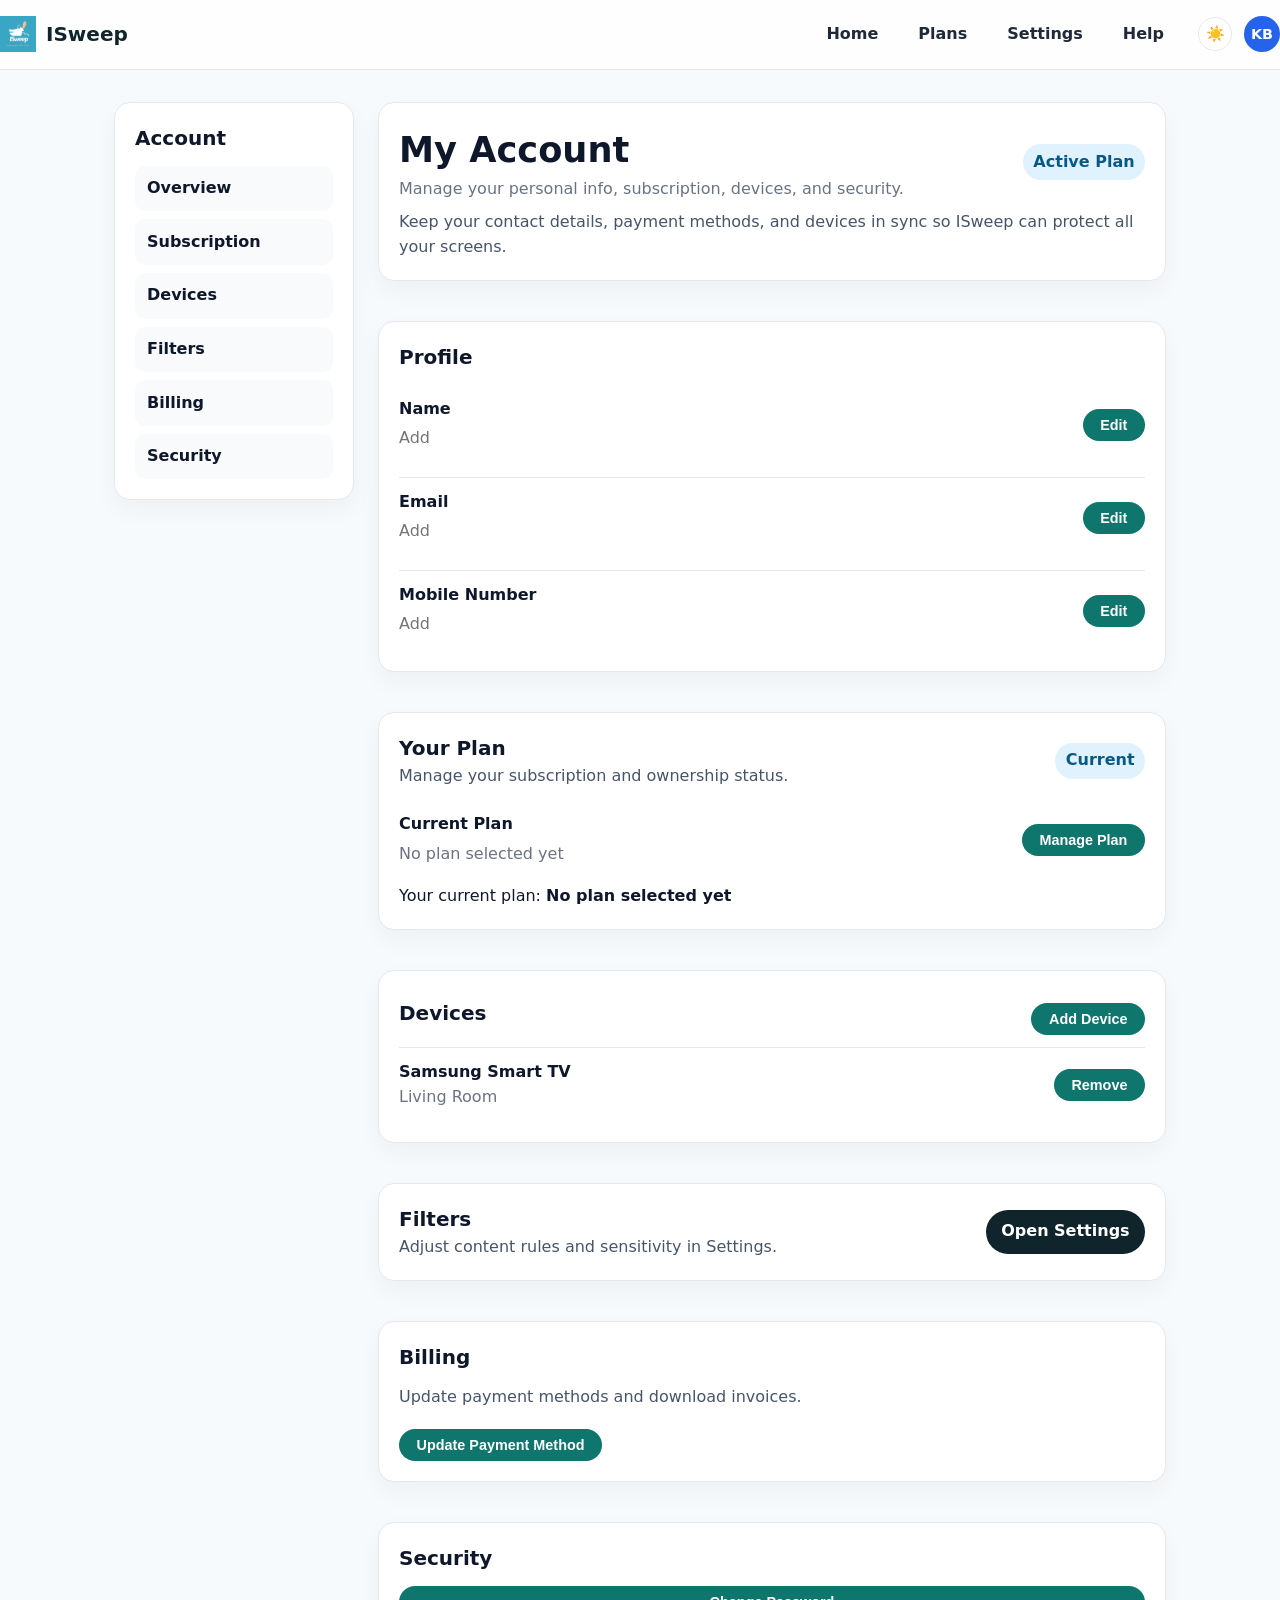
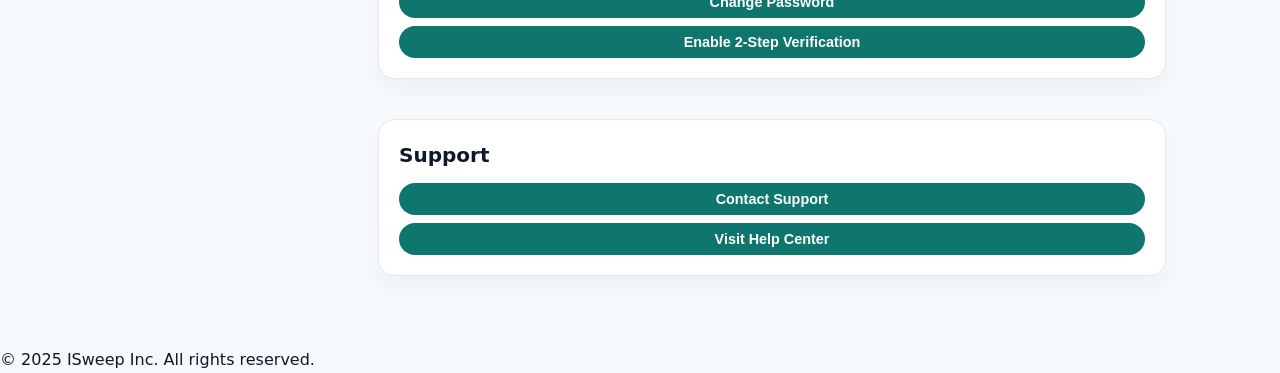
==== commit 916bb1b2: "comp change" ====
--- a/docs/Account.html
+++ b/docs/Account.html
@@ -30,9 +30,9 @@
       <!-- Profile dropdown now holds auth actions and display options since the Account nav link is removed. -->
       <div class="profile-menu" style="position: relative;"> <!-- This wrapper anchors the dropdown panel to the avatar spot without altering the header grid. -->
         <details class="user-menu" style="position: relative;"> <!-- This details element provides native open/close behavior so no extra JS is needed for toggling. -->
-          <summary class="user-trigger" style="display: flex; align-items: center; gap: 0.75rem; cursor: pointer; list-style: none;"> <!-- This summary shows the avatar chip and current display mode for a SaaS-like affordance. -->
+          <summary class="user-trigger" style="display: flex; align-items: center; gap: 0.75rem; cursor: pointer; list-style: none;"> <!-- This summary shows the avatar chip for profile access without exposing theme text. -->
+            <button id="themeToggle" aria-label="Toggle theme" style="width: 34px; height: 34px; border-radius: 999px; border: 1px solid #e5e7eb; background: #fff; display: inline-flex; align-items: center; justify-content: center; font-size: 0.95rem; cursor: pointer;">☀️</button> <!-- This compact icon button toggles the theme without showing "Light/Dark" text. -->
             <span class="avatar-chip" data-avatar-chip style="width: 36px; height: 36px; border-radius: 999px; background: #2563eb; color: #fff; display: inline-flex; align-items: center; justify-content: center; font-weight: 700; font-size: 0.9rem;">KB</span> <!-- This avatar chip provides a professional profile handle while keeping the existing palette. -->
-            <span id="themeModeLabel" style="font-weight: 600;">Light</span> <!-- This label mirrors the active display mode so users see the current state. -->
           </summary>
           <div class="user-menu-panel" style="position: absolute; right: 0; top: calc(100% + 10px); background: #ffffff; border: 1px solid #e5e7eb; border-radius: 12px; box-shadow: 0 12px 30px rgba(0,0,0,0.14); padding: 12px; min-width: 230px; z-index: 30;"> <!-- This panel holds auth links and theme options in one place. -->
             <div data-auth-signed-out style="display: grid; gap: 6px;"> <!-- This block shows when signed out so users can authenticate. -->
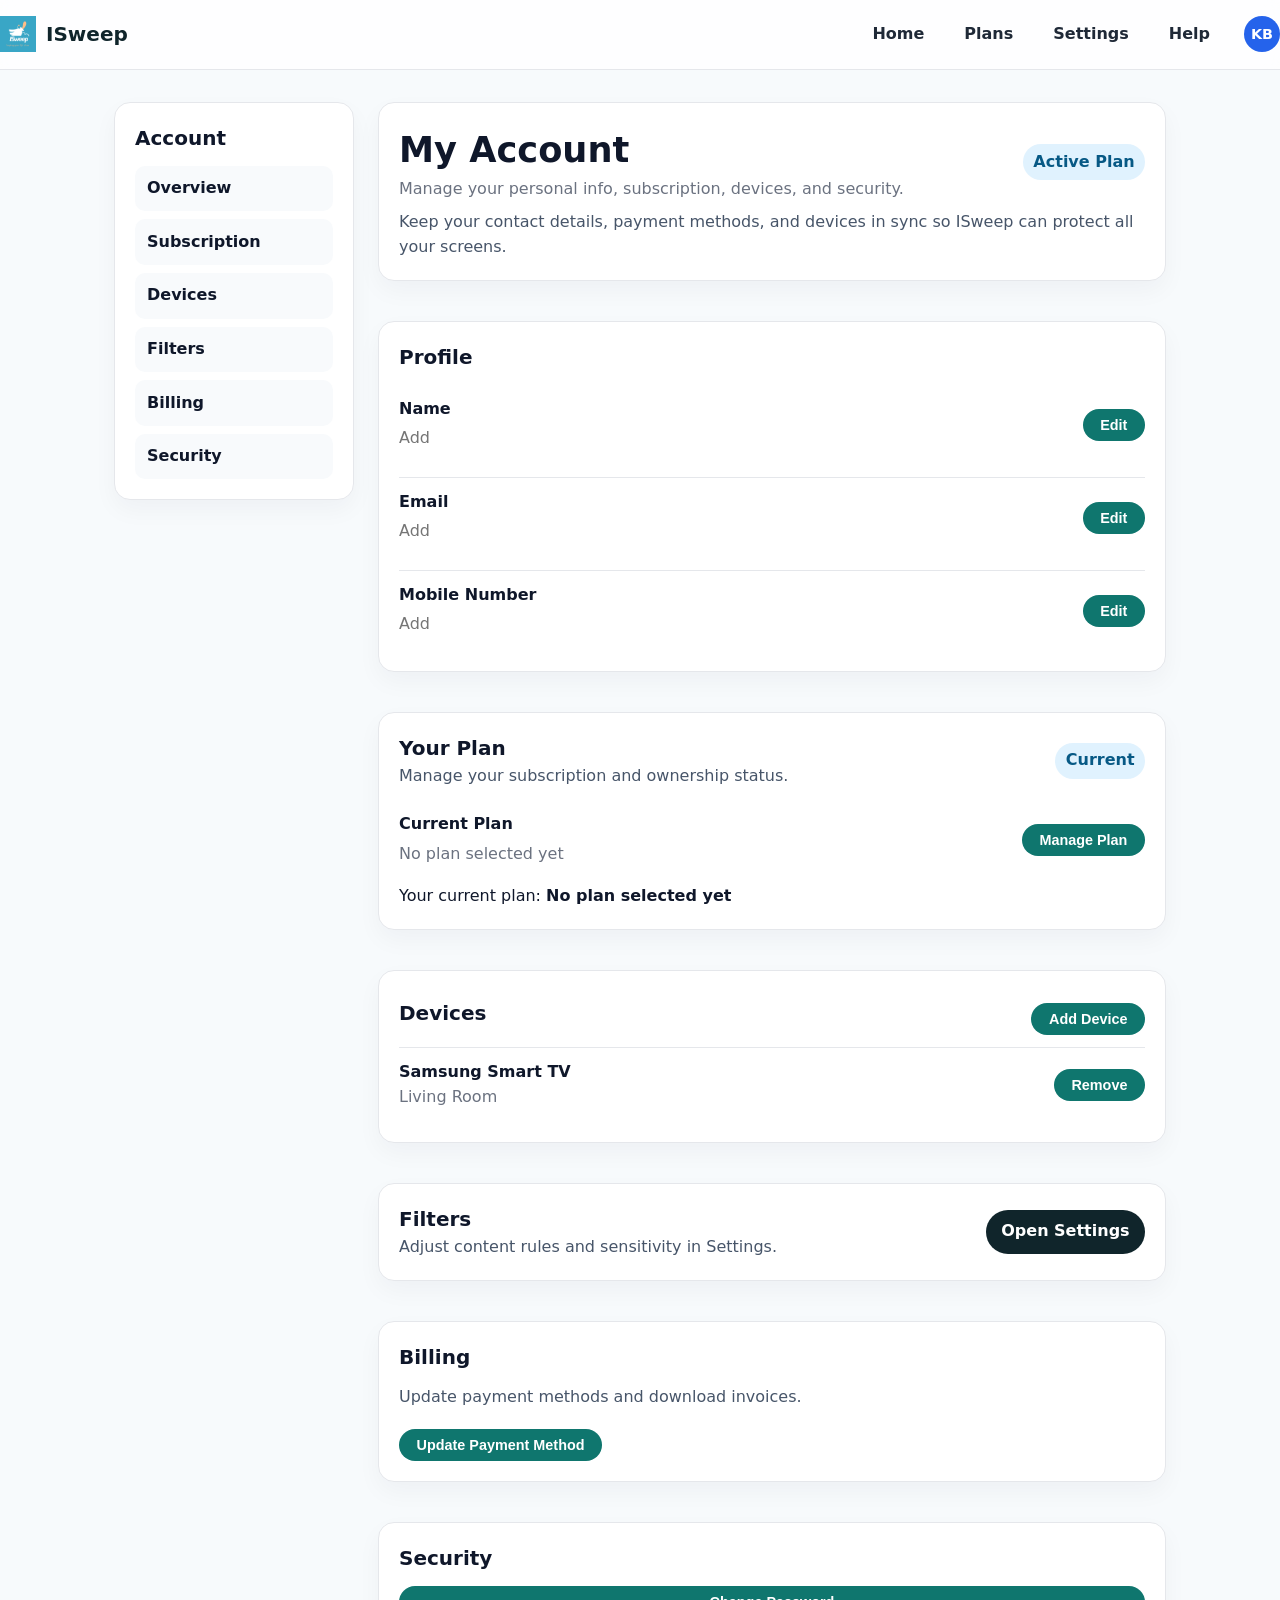
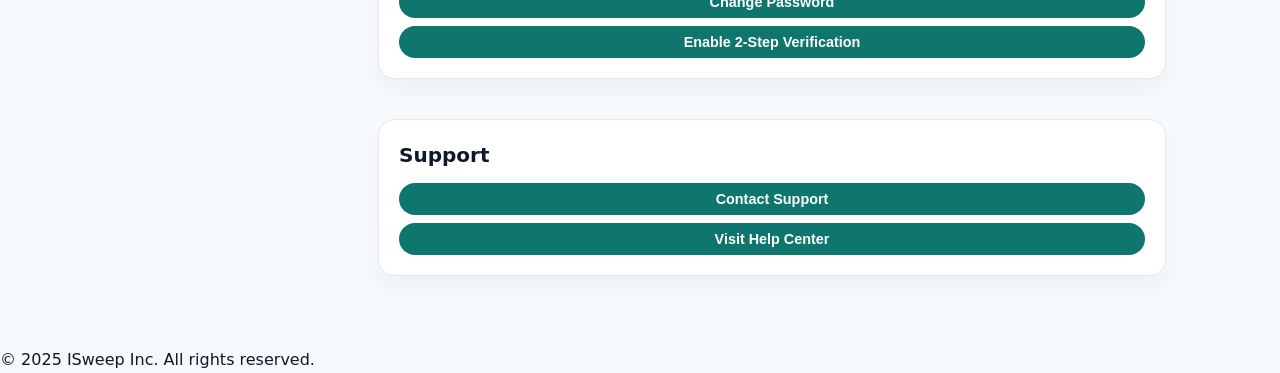
==== commit 1302fb7f: "comp. edit" ====
--- a/docs/Account.html
+++ b/docs/Account.html
@@ -30,11 +30,12 @@
       <!-- Profile dropdown now holds auth actions and display options since the Account nav link is removed. -->
       <div class="profile-menu" style="position: relative;"> <!-- This wrapper anchors the dropdown panel to the avatar spot without altering the header grid. -->
         <details class="user-menu" style="position: relative;"> <!-- This details element provides native open/close behavior so no extra JS is needed for toggling. -->
-          <summary class="user-trigger" style="display: flex; align-items: center; gap: 0.75rem; cursor: pointer; list-style: none;"> <!-- This summary shows the avatar chip for profile access without exposing theme text. -->
-            <button id="themeToggle" aria-label="Toggle theme" style="width: 34px; height: 34px; border-radius: 999px; border: 1px solid #e5e7eb; background: #fff; display: inline-flex; align-items: center; justify-content: center; font-size: 0.95rem; cursor: pointer;">☀️</button> <!-- This compact icon button toggles the theme without showing "Light/Dark" text. -->
+          <summary class="user-trigger" style="display: flex; align-items: center; gap: 0.75rem; cursor: pointer; list-style: none;"> <!-- This summary now only shows the avatar so the header stays clean while theme lives inside the dropdown. -->
+            <!-- Removed the standalone theme button so theme controls live inside the KB dropdown for a cleaner header. -->
             <span class="avatar-chip" data-avatar-chip style="width: 36px; height: 36px; border-radius: 999px; background: #2563eb; color: #fff; display: inline-flex; align-items: center; justify-content: center; font-weight: 700; font-size: 0.9rem;">KB</span> <!-- This avatar chip provides a professional profile handle while keeping the existing palette. -->
           </summary>
           <div class="user-menu-panel" style="position: absolute; right: 0; top: calc(100% + 10px); background: #ffffff; border: 1px solid #e5e7eb; border-radius: 12px; box-shadow: 0 12px 30px rgba(0,0,0,0.14); padding: 12px; min-width: 230px; z-index: 30;"> <!-- This panel holds auth links and theme options in one place. -->
+            <button type="button" data-theme-toggle style="display: flex; align-items: center; gap: 8px; width: 100%; text-align: left; padding: 8px 10px; border-radius: 8px; border: 1px solid #e5e7eb; background: #ffffff; margin-bottom: 8px;" aria-live="polite"> <span data-theme-icon>☀️</span><span data-theme-label style="margin-left: 4px;">Theme: Light</span> </button> <!-- This inline row keeps the theme toggle inside the dropdown so users change mode without cluttering the header. -->
             <div data-auth-signed-out style="display: grid; gap: 6px;"> <!-- This block shows when signed out so users can authenticate. -->
               <button type="button" data-open-auth="signin" style="display: block; width: 100%; text-align: left; padding: 8px 10px; border-radius: 8px; border: 1px solid #e5e7eb; background: #ffffff;">Sign In</button> <!-- This button opens the modal in sign-in mode for existing users. -->
               <button type="button" data-open-auth="create" style="display: block; width: 100%; text-align: left; padding: 8px 10px; border-radius: 8px; border: 1px solid #e5e7eb; background: #ffffff;">Create Account</button> <!-- This button opens the modal in create-account mode for new users. -->
@@ -52,7 +53,7 @@
                 <button type="button" data-theme-option="dark" style="display: block; width: 100%; text-align: left; padding: 6px 8px; border: 1px solid #e5e7eb; border-radius: 8px; margin-bottom: 6px; background: #ffffff;">Dark</button> <!-- This option switches to dark mode while keeping tokens unchanged. -->
                 <button type="button" data-theme-option="system" style="display: block; width: 100%; text-align: left; padding: 6px 8px; border: 1px solid #e5e7eb; border-radius: 8px; background: #ffffff;">System</button> <!-- This option follows the OS preference for theme. -->
               </div>
-              <button type="button" data-logout style="display: block; width: 100%; text-align: left; padding: 8px 10px; border-radius: 8px; border: 1px solid #e5e7eb; background: #ffffff;">Log Out</button> <!-- This button clears auth state and refreshes the UI when selected. -->
+              <button type="button" data-logout style="display: block; width: 100%; text-align: left; padding: 8px 10px; border-radius: 8px; border: 1px solid #e5e7eb; background: #ffffff;">Sign Out</button> <!-- This button clears auth state and refreshes the UI when selected with the updated label. -->
             </div>
           </div>
         </details>
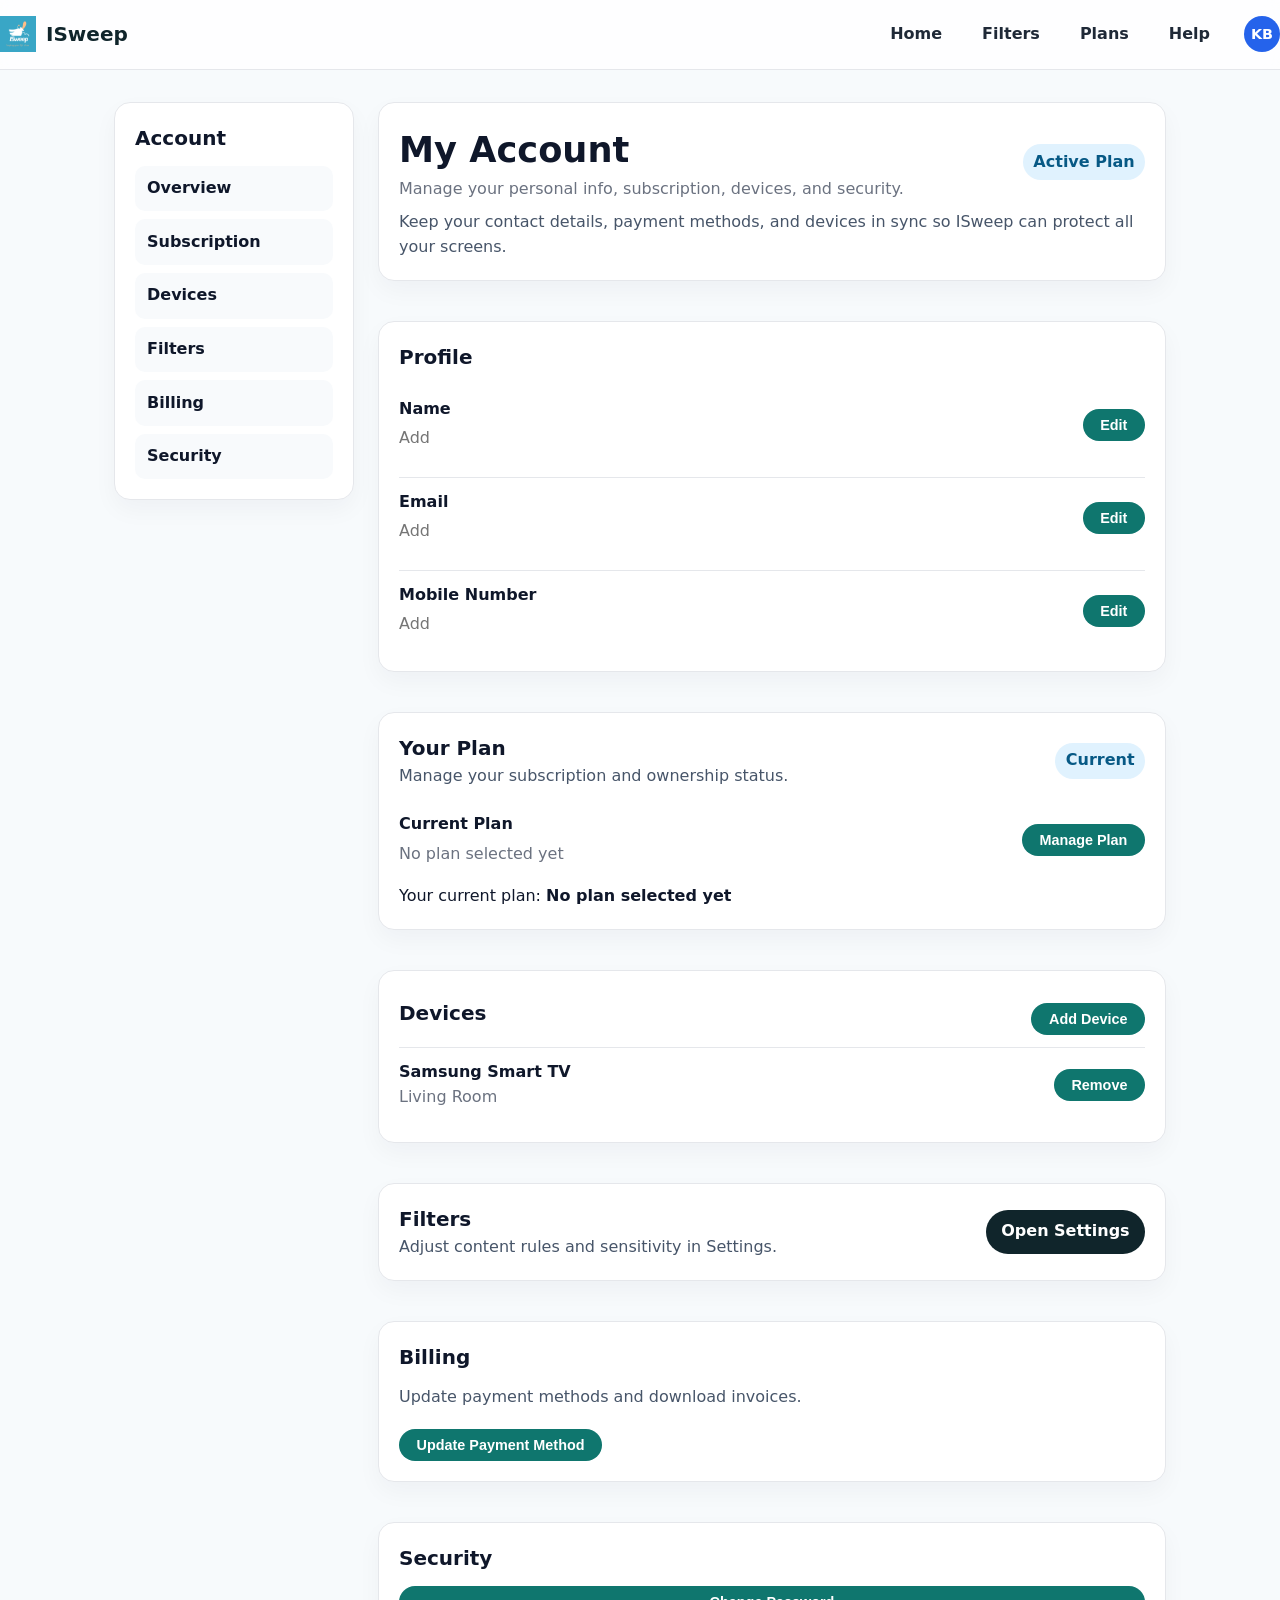
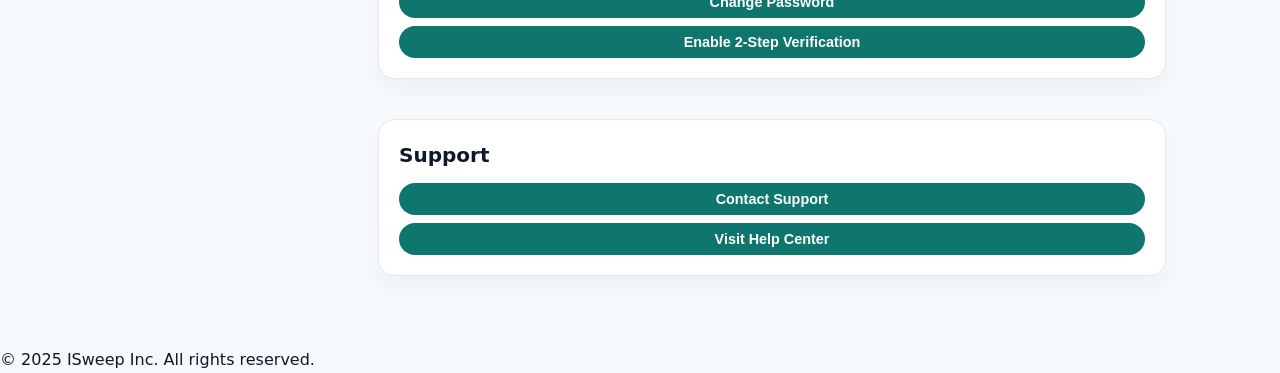
==== commit eeaf0bb0: "comp change" ====
--- a/docs/Account.html
+++ b/docs/Account.html
@@ -22,38 +22,35 @@
 
       <nav class="main-nav">
         <a href="index.html">Home</a>
+        <a href="Filter.html">Filters</a>
         <a href="Plans.html">Plans</a>
-        <a href="Settings.html">Settings</a>
         <a href="Help.html">Help</a>
       </nav>
 
-      <!-- Profile dropdown now holds auth actions and display options since the Account nav link is removed. -->
-      <div class="profile-menu" style="position: relative;"> <!-- This wrapper anchors the dropdown panel to the avatar spot without altering the header grid. -->
-        <details class="user-menu" style="position: relative;"> <!-- This details element provides native open/close behavior so no extra JS is needed for toggling. -->
-          <summary class="user-trigger" style="display: flex; align-items: center; gap: 0.75rem; cursor: pointer; list-style: none;"> <!-- This summary now only shows the avatar so the header stays clean while theme lives inside the dropdown. -->
-            <!-- Removed the standalone theme button so theme controls live inside the KB dropdown for a cleaner header. -->
-            <span class="avatar-chip" data-avatar-chip style="width: 36px; height: 36px; border-radius: 999px; background: #2563eb; color: #fff; display: inline-flex; align-items: center; justify-content: center; font-weight: 700; font-size: 0.9rem;">KB</span> <!-- This avatar chip provides a professional profile handle while keeping the existing palette. -->
+      <div class="profile-menu" style="position: relative;">
+        <details class="user-menu" style="position: relative;">
+          <summary class="user-trigger" style="display: flex; align-items: center; gap: 0.75rem; cursor: pointer; list-style: none;">
+            <span class="avatar-chip" data-avatar-chip style="width: 36px; height: 36px; border-radius: 999px; background: #2563eb; color: #fff; display: inline-flex; align-items: center; justify-content: center; font-weight: 700; font-size: 0.9rem;">KB</span>
           </summary>
-          <div class="user-menu-panel" style="position: absolute; right: 0; top: calc(100% + 10px); background: #ffffff; border: 1px solid #e5e7eb; border-radius: 12px; box-shadow: 0 12px 30px rgba(0,0,0,0.14); padding: 12px; min-width: 230px; z-index: 30;"> <!-- This panel holds auth links and theme options in one place. -->
-            <button type="button" data-theme-toggle style="display: flex; align-items: center; gap: 8px; width: 100%; text-align: left; padding: 8px 10px; border-radius: 8px; border: 1px solid #e5e7eb; background: #ffffff; margin-bottom: 8px;" aria-live="polite"> <span data-theme-icon>☀️</span><span data-theme-label style="margin-left: 4px;">Theme: Light</span> </button> <!-- This inline row keeps the theme toggle inside the dropdown so users change mode without cluttering the header. -->
-            <div data-auth-signed-out style="display: grid; gap: 6px;"> <!-- This block shows when signed out so users can authenticate. -->
-              <button type="button" data-open-auth="signin" style="display: block; width: 100%; text-align: left; padding: 8px 10px; border-radius: 8px; border: 1px solid #e5e7eb; background: #ffffff;">Sign In</button> <!-- This button opens the modal in sign-in mode for existing users. -->
-              <button type="button" data-open-auth="create" style="display: block; width: 100%; text-align: left; padding: 8px 10px; border-radius: 8px; border: 1px solid #e5e7eb; background: #ffffff;">Create Account</button> <!-- This button opens the modal in create-account mode for new users. -->
+          <div class="user-menu-panel" style="position: absolute; right: 0; top: calc(100% + 10px); background: #ffffff; border: 1px solid #e5e7eb; border-radius: 12px; box-shadow: 0 12px 30px rgba(0,0,0,0.14); padding: 12px; min-width: 240px; z-index: 30;">
+            <div class="theme-row" style="display: grid; gap: 8px; margin-bottom: 10px;">
+              <button type="button" data-theme-toggle style="display: flex; align-items: center; justify-content: space-between; gap: 8px; width: 100%; text-align: left; padding: 10px 12px; border-radius: 10px; border: 1px solid #e5e7eb; background: #ffffff;" aria-live="polite">
+                <span style="display: inline-flex; align-items: center; gap: 8px;">
+                  <span data-theme-icon>☀️</span>
+                  <span data-theme-label>Theme: Light</span>
+                </span>
+                <span style="color: #94a3b8; font-size: 0.9rem;">Tap to cycle</span>
+              </button>
+              <div class="theme-options" style="display: grid; grid-template-columns: repeat(3, minmax(0, 1fr)); gap: 6px;">
+                <button type="button" data-theme-option="light" style="padding: 8px 6px; border: 1px solid #e5e7eb; border-radius: 8px; background: #fff;">Light</button>
+                <button type="button" data-theme-option="dark" style="padding: 8px 6px; border: 1px solid #e5e7eb; border-radius: 8px; background: #fff;">Dark</button>
+                <button type="button" data-theme-option="system" style="padding: 8px 6px; border: 1px solid #e5e7eb; border-radius: 8px; background: #fff;">System</button>
+              </div>
             </div>
-            <div data-auth-signed-in style="display: none; margin-top: 6px; gap: 8px;"> <!-- This block shows when signed in to expose account actions. -->
-              <div style="padding: 6px 10px; border-radius: 8px; background: #f8fafc; display: grid; gap: 2px;"> <!-- This sub-block surfaces who is signed in. -->
-                <strong class="account-name">Welcome back</strong> <!-- This name is filled from auth state. -->
-                <span class="account-email" style="font-size: 0.9rem; color: #475569;">Signed in</span> <!-- This email is filled from auth state. -->
-              </div>
-              <button type="button" data-open-auth="account" style="display: block; width: 100%; text-align: left; padding: 8px 10px; border-radius: 8px; border: 1px solid #e5e7eb; background: #ffffff;">Account</button> <!-- This button opens the modal to view account details instead of a separate page. -->
-              <a href="Settings.html" style="display: block; padding: 8px 10px; border-radius: 8px; text-decoration: none; color: inherit;">Preferences</a> <!-- This link routes to Settings to manage preferences. -->
-              <div style="padding: 8px 10px; border-radius: 8px; background: #f8fafc; margin: 6px 0;"> <!-- This block groups display options similar to SaaS dropdowns. -->
-                <p style="margin: 0 0 6px 0; font-weight: 700;">Display</p> <!-- This label clarifies the theme controls. -->
-                <button type="button" data-theme-option="light" style="display: block; width: 100%; text-align: left; padding: 6px 8px; border: 1px solid #e5e7eb; border-radius: 8px; margin-bottom: 6px; background: #ffffff;">Light</button> <!-- This option applies light mode via the shared handler. -->
-                <button type="button" data-theme-option="dark" style="display: block; width: 100%; text-align: left; padding: 6px 8px; border: 1px solid #e5e7eb; border-radius: 8px; margin-bottom: 6px; background: #ffffff;">Dark</button> <!-- This option switches to dark mode while keeping tokens unchanged. -->
-                <button type="button" data-theme-option="system" style="display: block; width: 100%; text-align: left; padding: 6px 8px; border: 1px solid #e5e7eb; border-radius: 8px; background: #ffffff;">System</button> <!-- This option follows the OS preference for theme. -->
-              </div>
-              <button type="button" data-logout style="display: block; width: 100%; text-align: left; padding: 8px 10px; border-radius: 8px; border: 1px solid #e5e7eb; background: #ffffff;">Sign Out</button> <!-- This button clears auth state and refreshes the UI when selected with the updated label. -->
+            <div class="menu-links" style="display: grid; gap: 8px;">
+              <a href="Account.html" style="display: block; padding: 9px 10px; border-radius: 10px; text-decoration: none; color: inherit; border: 1px solid #e5e7eb;">Account</a>
+              <a href="Settings.html" style="display: block; padding: 9px 10px; border-radius: 10px; text-decoration: none; color: inherit; border: 1px solid #e5e7eb;">Preferences</a>
+              <button type="button" data-logout style="display: block; width: 100%; text-align: left; padding: 9px 10px; border-radius: 10px; border: 1px solid #e5e7eb; background: #ffffff;">Sign Out</button>
             </div>
           </div>
         </details>
--- a/docs/styles/site-plan.css
+++ b/docs/styles/site-plan.css
@@ -238,6 +238,329 @@
   max-width: 1100px;        /* keeps content from stretching too wide */
   margin: 2rem auto 3rem;   /* centers the content and adds space on top/bottom */
   padding: 0 1.5rem;        /* small left/right padding so text doesn’t hug the edge */
+}
+
+/* ================================
+   Filters Page
+   ================================ */
+.filters-page {
+  padding: 48px 0 72px;
+  display: grid;
+  gap: 18px;
+}
+
+.filters-hero {
+  display: grid;
+  grid-template-columns: 1fr auto;
+  gap: 12px;
+  align-items: center;
+  background: var(--card);
+  border: 1px solid var(--border);
+  border-radius: var(--radius);
+  box-shadow: var(--shadow);
+  padding: 20px 22px;
+}
+
+.filters-hero h1 {
+  margin: 4px 0;
+  font-size: clamp(26px, 4vw, 34px);
+  color: var(--brand-2);
+}
+
+.filters-hero .subtitle {
+  margin: 0;
+  color: var(--muted);
+}
+
+.eyebrow {
+  margin: 0;
+  font-size: 0.9rem;
+  letter-spacing: 0.08em;
+  text-transform: uppercase;
+  color: var(--muted);
+}
+
+.filter-tiles {
+  display: grid;
+  grid-template-columns: repeat(auto-fit, minmax(160px, 1fr));
+  gap: 12px;
+}
+
+.filter-tile {
+  display: grid;
+  gap: 6px;
+  padding: 14px;
+  border-radius: 14px;
+  border: 1px solid var(--border);
+  background: var(--card);
+  box-shadow: 0 6px 18px rgba(0,0,0,0.05);
+  text-align: left;
+  cursor: pointer;
+  transition: border-color 0.2s ease, box-shadow 0.2s ease, transform 0.1s ease;
+}
+
+.filter-tile:hover {
+  transform: translateY(-2px);
+  box-shadow: 0 12px 22px rgba(0,0,0,0.08);
+}
+
+.filter-tile .tile-top {
+  display: flex;
+  align-items: center;
+  justify-content: space-between;
+}
+
+.filter-tile .tile-icon {
+  font-size: 1.3rem;
+}
+
+.filter-tile .tile-label {
+  font-weight: 700;
+  color: var(--brand-2);
+  margin: 0;
+}
+
+.tile-selected {
+  border-color: var(--brand-2);
+  box-shadow: 0 14px 28px rgba(16,37,43,0.14);
+}
+
+.enabled-dot {
+  width: 10px;
+  height: 10px;
+  border-radius: 999px;
+  background: #e2e8f0;
+  display: inline-block;
+  transition: background 0.2s ease;
+}
+
+.enabled-dot.enabled-on {
+  background: #22c55e;
+}
+
+.filters-grid {
+  display: grid;
+  grid-template-columns: 1.2fr 0.8fr;
+  gap: 18px;
+  align-items: start;
+}
+
+.category-card,
+.filters-aside .card {
+  background: var(--card);
+  border: 1px solid var(--border);
+  border-radius: var(--radius);
+  box-shadow: var(--shadow);
+  padding: 18px;
+}
+
+.category-header {
+  display: flex;
+  align-items: center;
+  justify-content: space-between;
+  gap: 12px;
+}
+
+.category-header h2 {
+  margin: 0;
+}
+
+.toggle-row {
+  display: flex;
+  align-items: center;
+  gap: 10px;
+}
+
+.subcategory-list {
+  margin: 14px 0;
+  display: grid;
+  gap: 10px;
+}
+
+.sub-row {
+  display: grid;
+  grid-template-columns: 1fr auto;
+  align-items: center;
+  padding: 10px;
+  border: 1px solid var(--border);
+  border-radius: 12px;
+  background: rgba(255,255,255,0.6);
+}
+
+.dark .sub-row {
+  background: rgba(15,23,42,0.4);
+}
+
+.sub-row-left {
+  display: flex;
+  align-items: center;
+  gap: 10px;
+  font-weight: 600;
+  color: var(--text);
+}
+
+.sub-row-left input {
+  accent-color: var(--brand-2);
+}
+
+.sub-row-right {
+  display: flex;
+  align-items: center;
+  gap: 8px;
+  color: var(--muted);
+}
+
+.count-badge {
+  padding: 4px 8px;
+  border-radius: 999px;
+  border: 1px solid var(--border);
+  font-size: 0.85rem;
+}
+
+.chevron {
+  font-size: 1rem;
+}
+
+.custom-words {
+  display: grid;
+  gap: 10px;
+  margin: 10px 0 6px;
+}
+
+.custom-words .input-row {
+  display: grid;
+  grid-template-columns: 1fr auto;
+  gap: 8px;
+}
+
+.custom-words input {
+  padding: 10px;
+  border: 1px solid var(--border);
+  border-radius: 10px;
+}
+
+.word-chip {
+  display: inline-flex;
+  align-items: center;
+  gap: 6px;
+  padding: 6px 10px;
+  background: #eef2f7;
+  border-radius: 999px;
+  margin: 4px 6px 0 0;
+  color: #0f172a;
+  border: 1px solid var(--border);
+}
+
+.dark .word-chip {
+  background: #1f2937;
+  color: var(--text);
+}
+
+.chip-remove {
+  border: none;
+  background: transparent;
+  cursor: pointer;
+  font-size: 1rem;
+  line-height: 1;
+}
+
+.empty-hint {
+  margin: 0;
+  color: var(--muted);
+}
+
+.action-grid {
+  display: grid;
+  grid-template-columns: 1.1fr 0.9fr;
+  gap: 12px;
+  align-items: center;
+}
+
+.action-grid select,
+.action-grid input[type="number"] {
+  width: 100%;
+  padding: 10px;
+  border: 1px solid var(--border);
+  border-radius: 10px;
+}
+
+.sensitivity {
+  display: grid;
+  gap: 6px;
+}
+
+.sensitivity .range-row {
+  display: flex;
+  align-items: center;
+  gap: 12px;
+}
+
+.sensitivity input[type="range"] {
+  flex: 1;
+}
+
+.filters-actions {
+  display: flex;
+  justify-content: flex-end;
+  gap: 10px;
+  margin-top: 12px;
+}
+
+.filters-actions button {
+  padding: 10px 14px;
+  border-radius: 10px;
+  border: 1px solid var(--border);
+  background: #f8fafc;
+  cursor: pointer;
+}
+
+.filters-actions .primary {
+  background: var(--brand-2);
+  color: #fff;
+  border-color: var(--brand-2);
+}
+
+.filters-aside {
+  display: grid;
+  gap: 12px;
+}
+
+.activity-meta {
+  display: grid;
+  gap: 6px;
+  margin: 10px 0 0;
+  color: var(--muted);
+}
+
+.preset-buttons {
+  display: grid;
+  gap: 8px;
+}
+
+.preset-buttons button {
+  padding: 10px 12px;
+  border-radius: 10px;
+  border: 1px solid var(--border);
+  background: #fff;
+  cursor: pointer;
+}
+
+.dark .preset-buttons button {
+  background: var(--card);
+}
+
+@media (max-width: 980px) {
+  .filters-hero {
+    grid-template-columns: 1fr;
+  }
+
+  .filters-grid {
+    grid-template-columns: 1fr;
+  }
+
+  .action-grid {
+    grid-template-columns: 1fr;
+  }
 }
 
 /* Big page title: "My Account" */
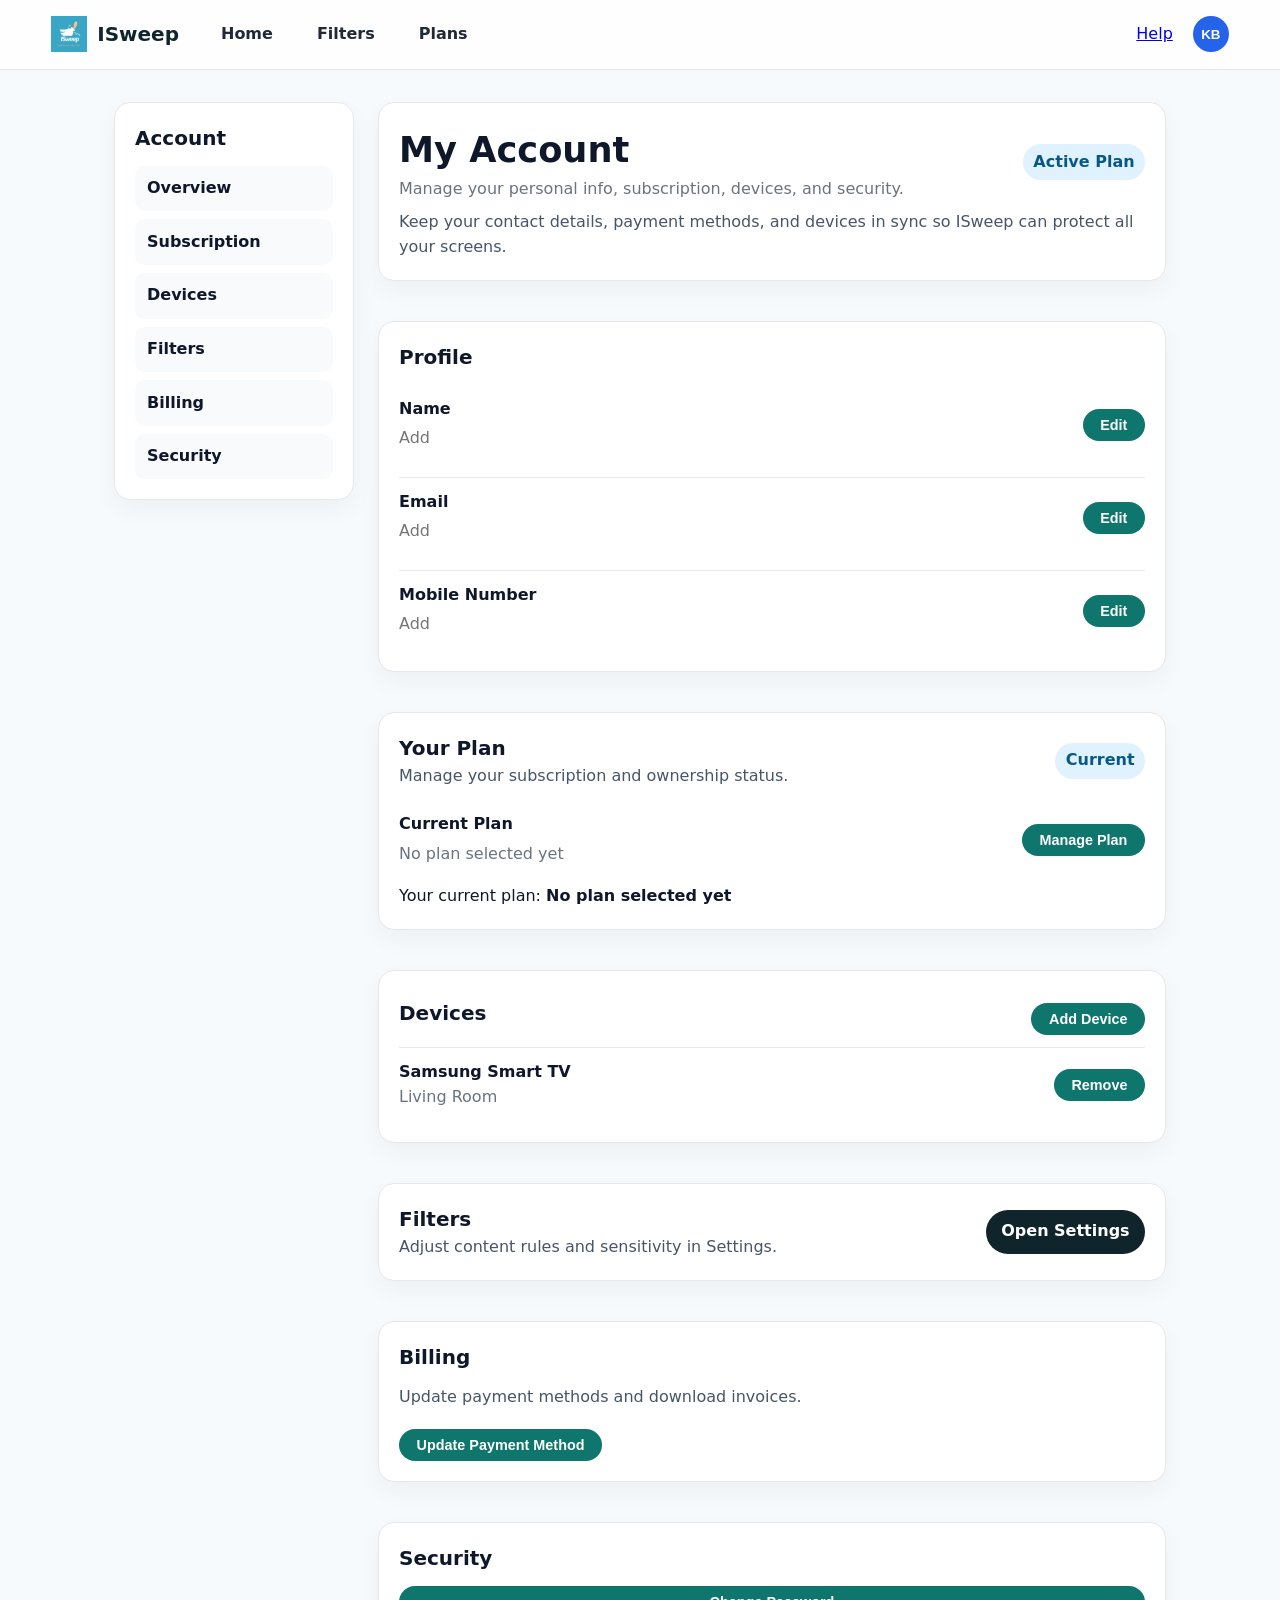
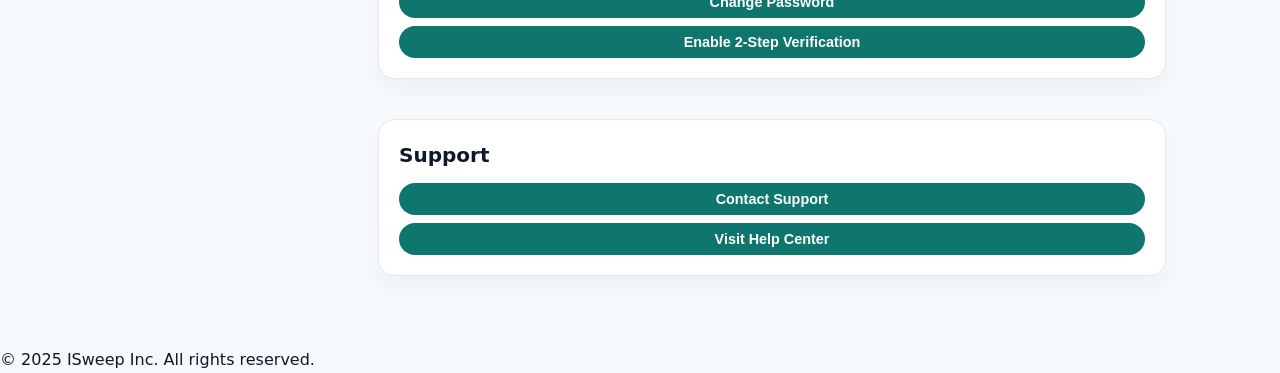
==== commit f3756c7f: "update comp" ====
--- a/docs/Account.html
+++ b/docs/Account.html
@@ -14,47 +14,40 @@
 
 <body>
   <header class="site-header">
-    <div class="header-inner">
-      <div class="logo-box">
-        <img src="images/ISweep.png" alt="ISweep logo" />
-        <strong class="brand">ISweep</strong>
+    <div class="container header-inner">
+
+      <div class="nav-left">
+        <a class="logo-box" href="index.html">
+          <img src="images/ISweep.png" alt="ISweep logo" />
+          <strong class="brand">ISweep</strong>
+        </a>
+
+        <nav class="main-nav-left">
+          <a href="index.html">Home</a>
+          <a href="Filter.html">Filters</a>
+          <a href="Plans.html">Plans</a>
+        </nav>
       </div>
 
-      <nav class="main-nav">
-        <a href="index.html">Home</a>
-        <a href="Filter.html">Filters</a>
-        <a href="Plans.html">Plans</a>
-        <a href="Help.html">Help</a>
-      </nav>
-
-      <div class="profile-menu" style="position: relative;">
-        <details class="user-menu" style="position: relative;">
-          <summary class="user-trigger" style="display: flex; align-items: center; gap: 0.75rem; cursor: pointer; list-style: none;">
-            <span class="avatar-chip" data-avatar-chip style="width: 36px; height: 36px; border-radius: 999px; background: #2563eb; color: #fff; display: inline-flex; align-items: center; justify-content: center; font-weight: 700; font-size: 0.9rem;">KB</span>
-          </summary>
-          <div class="user-menu-panel" style="position: absolute; right: 0; top: calc(100% + 10px); background: #ffffff; border: 1px solid #e5e7eb; border-radius: 12px; box-shadow: 0 12px 30px rgba(0,0,0,0.14); padding: 12px; min-width: 240px; z-index: 30;">
-            <div class="theme-row" style="display: grid; gap: 8px; margin-bottom: 10px;">
-              <button type="button" data-theme-toggle style="display: flex; align-items: center; justify-content: space-between; gap: 8px; width: 100%; text-align: left; padding: 10px 12px; border-radius: 10px; border: 1px solid #e5e7eb; background: #ffffff;" aria-live="polite">
-                <span style="display: inline-flex; align-items: center; gap: 8px;">
-                  <span data-theme-icon>☀️</span>
-                  <span data-theme-label>Theme: Light</span>
-                </span>
-                <span style="color: #94a3b8; font-size: 0.9rem;">Tap to cycle</span>
-              </button>
-              <div class="theme-options" style="display: grid; grid-template-columns: repeat(3, minmax(0, 1fr)); gap: 6px;">
-                <button type="button" data-theme-option="light" style="padding: 8px 6px; border: 1px solid #e5e7eb; border-radius: 8px; background: #fff;">Light</button>
-                <button type="button" data-theme-option="dark" style="padding: 8px 6px; border: 1px solid #e5e7eb; border-radius: 8px; background: #fff;">Dark</button>
-                <button type="button" data-theme-option="system" style="padding: 8px 6px; border: 1px solid #e5e7eb; border-radius: 8px; background: #fff;">System</button>
-              </div>
+      <div class="nav-right">
+        <a href="Help.html" class="help-link">Help</a>
+
+        <div class="kb-wrapper">
+          <button id="kbToggle" class="kb-avatar">KB</button>
+
+          <div id="kbDropdown" class="kb-dropdown hidden">
+            <div class="dropdown-section">
+              <button id="themeToggleDropdown">Toggle Theme</button>
             </div>
-            <div class="menu-links" style="display: grid; gap: 8px;">
-              <a href="Account.html" style="display: block; padding: 9px 10px; border-radius: 10px; text-decoration: none; color: inherit; border: 1px solid #e5e7eb;">Account</a>
-              <a href="Settings.html" style="display: block; padding: 9px 10px; border-radius: 10px; text-decoration: none; color: inherit; border: 1px solid #e5e7eb;">Preferences</a>
-              <button type="button" data-logout style="display: block; width: 100%; text-align: left; padding: 9px 10px; border-radius: 10px; border: 1px solid #e5e7eb; background: #ffffff;">Sign Out</button>
+            <div class="dropdown-section">
+              <a href="Account.html">Account</a>
+              <a href="Settings.html">Settings</a>
+              <button id="signOutBtn" data-logout>Sign Out</button>
             </div>
           </div>
-        </details>
+        </div>
       </div>
+
     </div>
   </header>
 
--- a/docs/styles/site-plan.css
+++ b/docs/styles/site-plan.css
@@ -69,17 +69,22 @@
 .header-inner{
   display:flex; align-items:center; gap:24px;
   padding:14px 0;
-}
+  justify-content: space-between;
+}
+.nav-left{display:flex; align-items:center; gap:2rem;}
+.main-nav-left{display:flex; gap:1.5rem;}
+.nav-right{display:flex; align-items:center; gap:1.25rem;}
 .logo-box{display:flex; align-items:center; gap:10px; text-decoration:none}
 .logo-box img{height:36px; width:auto}
 .logo-box .brand{font-size:20px; color:var(--brand-2)}
 .main-nav{margin-left:auto; display:flex; gap:20px}
-.main-nav a{
+.main-nav a,
+.main-nav-left a{
   text-decoration:none; color:#1f2937; font-weight:600;
   padding:8px 10px; border-radius:10px;
 }
-.main-nav a:hover{background:#eef2f7}
-.main-nav a.active{color:var(--brand-2)}
+.main-nav a:hover,.main-nav-left a:hover{background:#eef2f7}
+.main-nav a.active,.main-nav-left a.active{color:var(--brand-2)}
 
 .dark .main-nav a {
   color: var(--text);
@@ -180,6 +185,31 @@
 body.dark .btn-ghost{background:transparent; color:#c7f4ff; border-color:#334155}
 body.dark .section.alt{background:#0a1020}
 body.dark .step-card{background:#0f172a; border-color:#1f2937}
+
+/* KB dropdown */
+.kb-wrapper{position:relative;}
+.kb-avatar{
+  width:36px; height:36px; border-radius:999px;
+  background:#2563eb; color:#fff; border:none;
+  display:inline-flex; align-items:center; justify-content:center;
+  font-weight:700; cursor:pointer;
+}
+.kb-dropdown{
+  position:absolute; right:0; top:calc(100% + 10px);
+  background:#ffffff; border:1px solid #e5e7eb; border-radius:12px;
+  box-shadow:0 12px 30px rgba(0,0,0,0.14);
+  padding:12px; min-width:220px; z-index:40;
+}
+.kb-dropdown .dropdown-section{display:grid; gap:8px; margin-bottom:10px;}
+.kb-dropdown .dropdown-section:last-child{margin-bottom:0;}
+.kb-dropdown a,
+.kb-dropdown button{
+  display:block; width:100%; text-align:left;
+  padding:9px 10px; border-radius:10px;
+  border:1px solid #e5e7eb; background:#ffffff;
+  text-decoration:none; color:inherit; cursor:pointer;
+}
+.hidden{display:none !important;}
 
 /* ---- Responsive ---- */
 @media (max-width: 980px){
@@ -287,21 +317,22 @@
 }
 
 .filter-tile {
+  position: relative;
   display: grid;
   gap: 6px;
-  padding: 14px;
-  border-radius: 14px;
-  border: 1px solid var(--border);
-  background: var(--card);
-  box-shadow: 0 6px 18px rgba(0,0,0,0.05);
+  padding: 18px 16px 14px;
+  border-radius: 16px;
+  border: 1px solid rgba(255,255,255,0.4);
+  color: #f8fafc;
+  box-shadow: 0 16px 36px rgba(16,37,43,0.22);
   text-align: left;
   cursor: pointer;
-  transition: border-color 0.2s ease, box-shadow 0.2s ease, transform 0.1s ease;
+  transition: border-color 0.2s ease, box-shadow 0.2s ease, transform 0.1s ease, filter 0.15s ease;
 }
 
 .filter-tile:hover {
   transform: translateY(-2px);
-  box-shadow: 0 12px 22px rgba(0,0,0,0.08);
+  box-shadow: 0 18px 30px rgba(16,37,43,0.26);
 }
 
 .filter-tile .tile-top {
@@ -311,18 +342,30 @@
 }
 
 .filter-tile .tile-icon {
-  font-size: 1.3rem;
+  font-size: 1.4rem;
 }
 
 .filter-tile .tile-label {
   font-weight: 700;
-  color: var(--brand-2);
+  color: #fff;
   margin: 0;
 }
 
 .tile-selected {
-  border-color: var(--brand-2);
-  box-shadow: 0 14px 28px rgba(16,37,43,0.14);
+  border-color: rgba(255,255,255,0.8);
+  box-shadow: 0 20px 40px rgba(16,37,43,0.32);
+  filter: saturate(1.05);
+}
+
+.tile-check {
+  position: absolute;
+  top: 10px;
+  right: 10px;
+  width: 16px;
+  height: 16px;
+  border-radius: 999px;
+  background: #22c55e;
+  box-shadow: 0 0 0 4px rgba(255,255,255,0.22);
 }
 
 .enabled-dot {
@@ -366,9 +409,45 @@
 }
 
 .toggle-row {
-  display: flex;
-  align-items: center;
-  gap: 10px;
+  display: inline-flex;
+  align-items: center;
+  gap: 8px;
+  background: #f1f5f9;
+  padding: 6px 10px;
+  border-radius: 999px;
+  border: 1px solid #e2e8f0;
+}
+
+.switch {
+  appearance: none;
+  width: 42px;
+  height: 22px;
+  background: #cbd5e1;
+  border-radius: 999px;
+  position: relative;
+  cursor: pointer;
+  transition: background 0.2s ease;
+}
+
+.switch::after {
+  content: '';
+  position: absolute;
+  top: 3px;
+  left: 3px;
+  width: 16px;
+  height: 16px;
+  background: #fff;
+  border-radius: 50%;
+  box-shadow: 0 2px 6px rgba(15,23,42,0.15);
+  transition: transform 0.2s ease;
+}
+
+.switch:checked {
+  background: #22c55e;
+}
+
+.switch:checked::after {
+  transform: translateX(20px);
 }
 
 .subcategory-list {
@@ -384,7 +463,7 @@
   padding: 10px;
   border: 1px solid var(--border);
   border-radius: 12px;
-  background: rgba(255,255,255,0.6);
+  background: rgba(255,255,255,0.85);
 }
 
 .dark .sub-row {
@@ -444,7 +523,7 @@
   align-items: center;
   gap: 6px;
   padding: 6px 10px;
-  background: #eef2f7;
+  background: #e2e8f0;
   border-radius: 999px;
   margin: 4px 6px 0 0;
   color: #0f172a;
@@ -497,6 +576,7 @@
 
 .sensitivity input[type="range"] {
   flex: 1;
+  accent-color: #2563eb;
 }
 
 .filters-actions {
@@ -515,9 +595,12 @@
 }
 
 .filters-actions .primary {
-  background: var(--brand-2);
+  background: linear-gradient(135deg, #2563eb, #1d4ed8);
   color: #fff;
-  border-color: var(--brand-2);
+  border-color: #1d4ed8;
+}
+.filters-actions .ghost {
+  background: #e5e7eb;
 }
 
 .filters-aside {
@@ -543,6 +626,57 @@
   border: 1px solid var(--border);
   background: #fff;
   cursor: pointer;
+}
+
+.pill {
+  padding: 4px 10px;
+  border-radius: 999px;
+  border: 1px solid var(--border);
+  background: #eef2f7;
+  font-size: 0.9rem;
+}
+
+.pill.muted {
+  color: var(--muted);
+}
+
+.pill-btn {
+  padding: 10px 12px;
+  border-radius: 10px;
+  border: 1px solid var(--border);
+  background: #f8fafc;
+  cursor: pointer;
+}
+
+.link-btn {
+  display: inline-flex;
+  align-items: center;
+  gap: 8px;
+  background: transparent;
+  border: none;
+  color: #2563eb;
+  font-weight: 700;
+  cursor: pointer;
+}
+
+.link-btn .plus {
+  font-weight: 900;
+}
+
+.duration-row {
+  display: grid;
+  grid-template-columns: 1fr auto;
+  gap: 8px;
+  align-items: center;
+}
+
+.duration-row .suffix {
+  color: var(--muted);
+  font-weight: 600;
+}
+
+.muted {
+  color: var(--muted);
 }
 
 .dark .preset-buttons button {
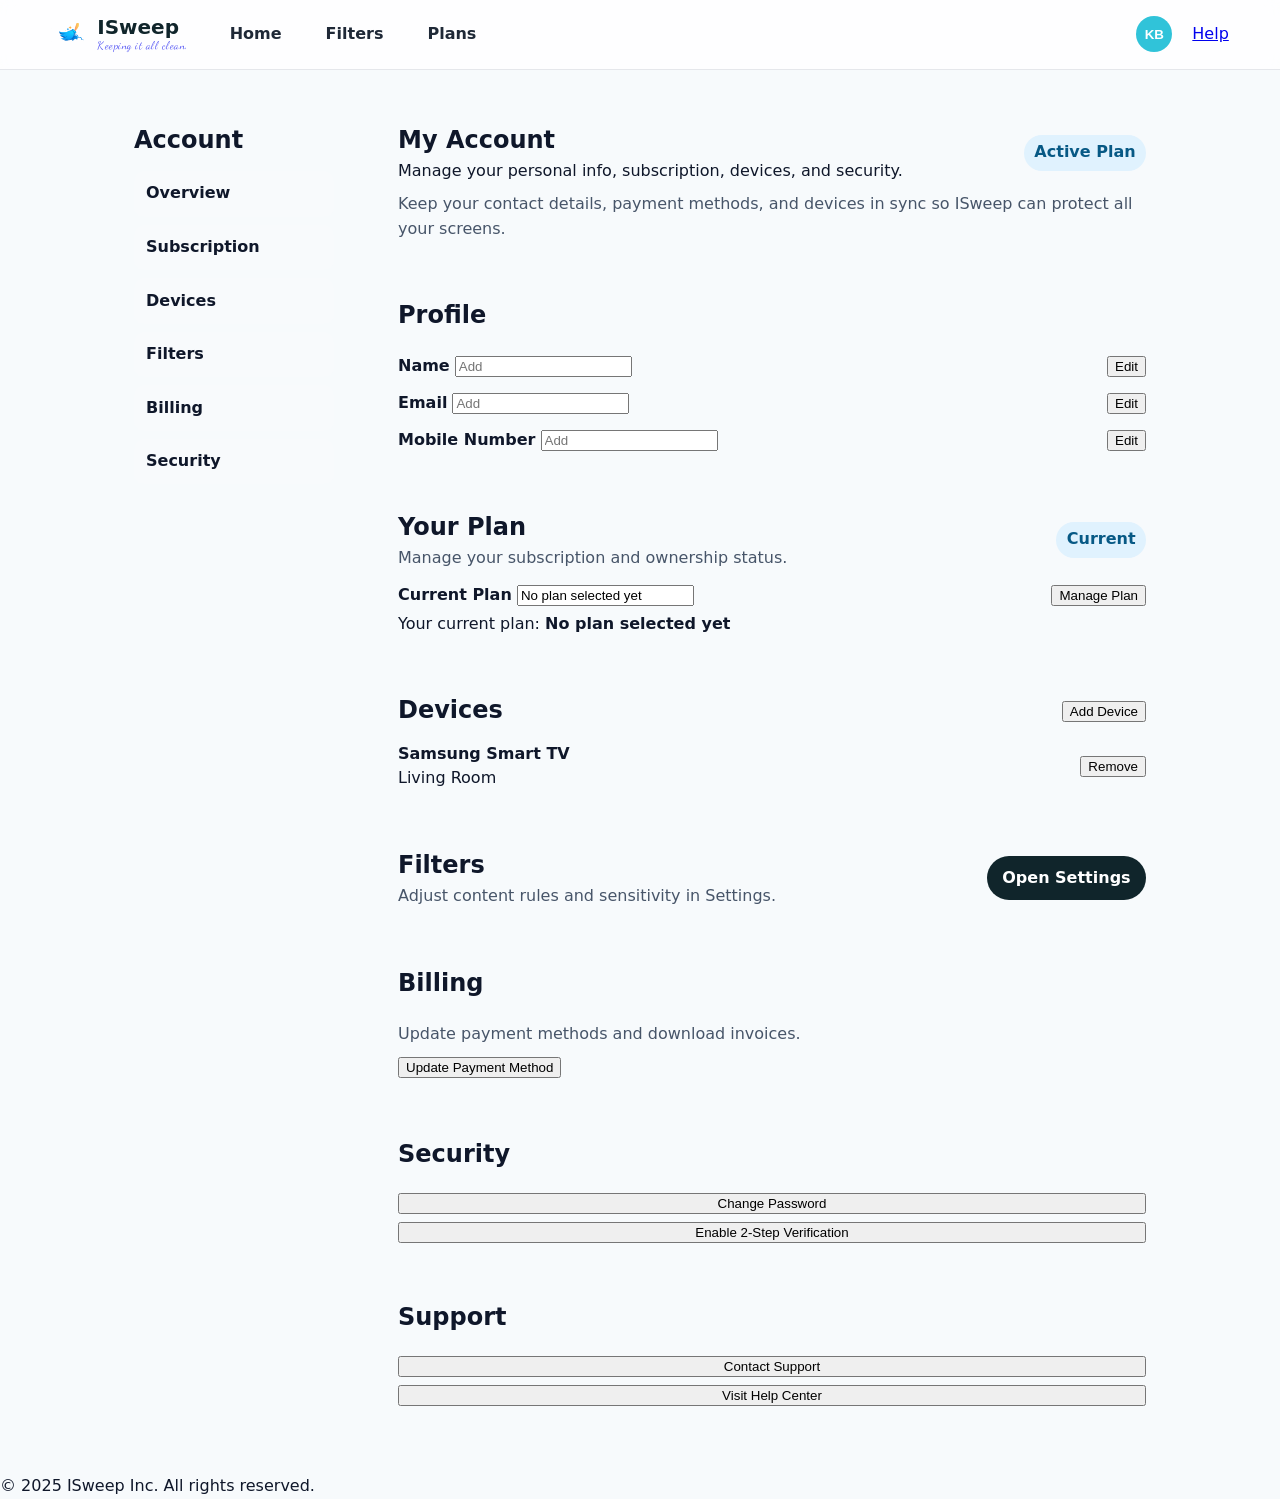
==== commit a01e30ed: "update logo" ====
--- a/docs/Account.html
+++ b/docs/Account.html
@@ -7,6 +7,9 @@
 
   <!-- Styles -->
   <link rel="stylesheet" href="styles/site-plan.css" />
+  <link rel="preconnect" href="https://fonts.googleapis.com">
+  <link rel="preconnect" href="https://fonts.gstatic.com" crossorigin>
+  <link href="https://fonts.googleapis.com/css2?family=Dancing+Script:wght@400;500&display=swap" rel="stylesheet">
 
   <!-- Global JS for theme + plan selection -->
   <script src="main.js" defer></script>
@@ -19,7 +22,10 @@
       <div class="nav-left">
         <a class="logo-box" href="index.html">
           <img src="images/ISweep.png" alt="ISweep logo" />
-          <strong class="brand">ISweep</strong>
+          <div class="logo-block">
+            <h1 class="site-title">ISweep</h1>
+            <span class="tagline">Keeping it all clean.</span>
+          </div>
         </a>
 
         <nav class="main-nav-left">
--- a/docs/styles/site-plan.css
+++ b/docs/styles/site-plan.css
@@ -74,9 +74,16 @@
 .nav-left{display:flex; align-items:center; gap:2rem;}
 .main-nav-left{display:flex; gap:1.5rem;}
 .nav-right{display:flex; align-items:center; gap:1.25rem;}
+
+/* Ensure KB appears before Help (Help on the RIGHT of KB) */
+.nav-right .kb-wrapper { order: 1; }
+.nav-right .help-link  { order: 2; }
 .logo-box{display:flex; align-items:center; gap:10px; text-decoration:none}
 .logo-box img{height:36px; width:auto}
-.logo-box .brand{font-size:20px; color:var(--brand-2)}
+/* Stack product name with cursive tagline while keeping original spacing */
+.logo-block{display:flex; flex-direction:column; line-height:1;}
+.logo-block .site-title{margin:0; font-size:20px; color:var(--brand-2);}
+.logo-block .tagline{font-family:'Dancing Script', cursive; font-size:0.7rem; margin-top:3px; opacity:0.65; letter-spacing:0.5px;}
 .main-nav{margin-left:auto; display:flex; gap:20px}
 .main-nav a,
 .main-nav-left a{
@@ -138,7 +145,7 @@
 
 /* Hero visual */
 .hero-visual img{
-  width:100%; height:auto; border-radius:var(--radius);
+    background: #30C3D9;
   box-shadow: var(--shadow);
   background:#fff; object-fit:cover;
 }
@@ -150,7 +157,7 @@
 }
 .icon-strip img{
   width:64px; height:64px; object-fit:contain; display:block;
-  filter: drop-shadow(0 1px 0 rgba(0,0,0,.04));
+    background: #30C3D9;
 }
 
 /* ---- Steps (cards) ---- */
@@ -190,7 +197,7 @@
 .kb-wrapper{position:relative;}
 .kb-avatar{
   width:36px; height:36px; border-radius:999px;
-  background:#2563eb; color:#fff; border:none;
+  background:#30C3D9; color:#fff; border:none;
   display:inline-flex; align-items:center; justify-content:center;
   font-weight:700; cursor:pointer;
 }
@@ -207,7 +214,6 @@
   display:block; width:100%; text-align:left;
   padding:9px 10px; border-radius:10px;
   border:1px solid #e5e7eb; background:#ffffff;
-  text-decoration:none; color:inherit; cursor:pointer;
 }
 .hidden{display:none !important;}
 
@@ -318,8 +324,8 @@
 
 .filter-tile {
   position: relative;
-  display: grid;
-  gap: 6px;
+    flex: 1;
+    accent-color: #30C3D9;
   padding: 18px 16px 14px;
   border-radius: 16px;
   border: 1px solid rgba(255,255,255,0.4);
@@ -335,7 +341,7 @@
   box-shadow: 0 18px 30px rgba(16,37,43,0.26);
 }
 
-.filter-tile .tile-top {
+    background: linear-gradient(135deg, #30C3D9, #22A9C2);
   display: flex;
   align-items: center;
   justify-content: space-between;
@@ -364,7 +370,7 @@
   width: 16px;
   height: 16px;
   border-radius: 999px;
-  background: #22c55e;
+  background: #14B8A6;
   box-shadow: 0 0 0 4px rgba(255,255,255,0.22);
 }
 
@@ -378,7 +384,7 @@
 }
 
 .enabled-dot.enabled-on {
-  background: #22c55e;
+  background: #14B8A6;
 }
 
 .filters-grid {
@@ -386,7 +392,6 @@
   grid-template-columns: 1.2fr 0.8fr;
   gap: 18px;
   align-items: start;
-}
 
 .category-card,
 .filters-aside .card {
@@ -443,7 +448,7 @@
 }
 
 .switch:checked {
-  background: #22c55e;
+  background: #14B8A6;
 }
 
 .switch:checked::after {
@@ -807,12 +812,12 @@
 
 /* Dark mode button colors (keep them readable on dark bg) */
 .dark .account-page .card button {
-  background-color: #22c55e;      /* bright green button in dark mode */
-  color: #022c22;
+  background-color: #14B8A6;      /* teal button in dark mode */
+  color: #042f2e;
 }
 
 .dark .account-page .card button:hover {
-  background-color: #16a34a;
+  background-color: #0D9488;
 }
 
 /* ---------- MOBILE RESPONSIVE ADJUSTMENTS ---------- */
